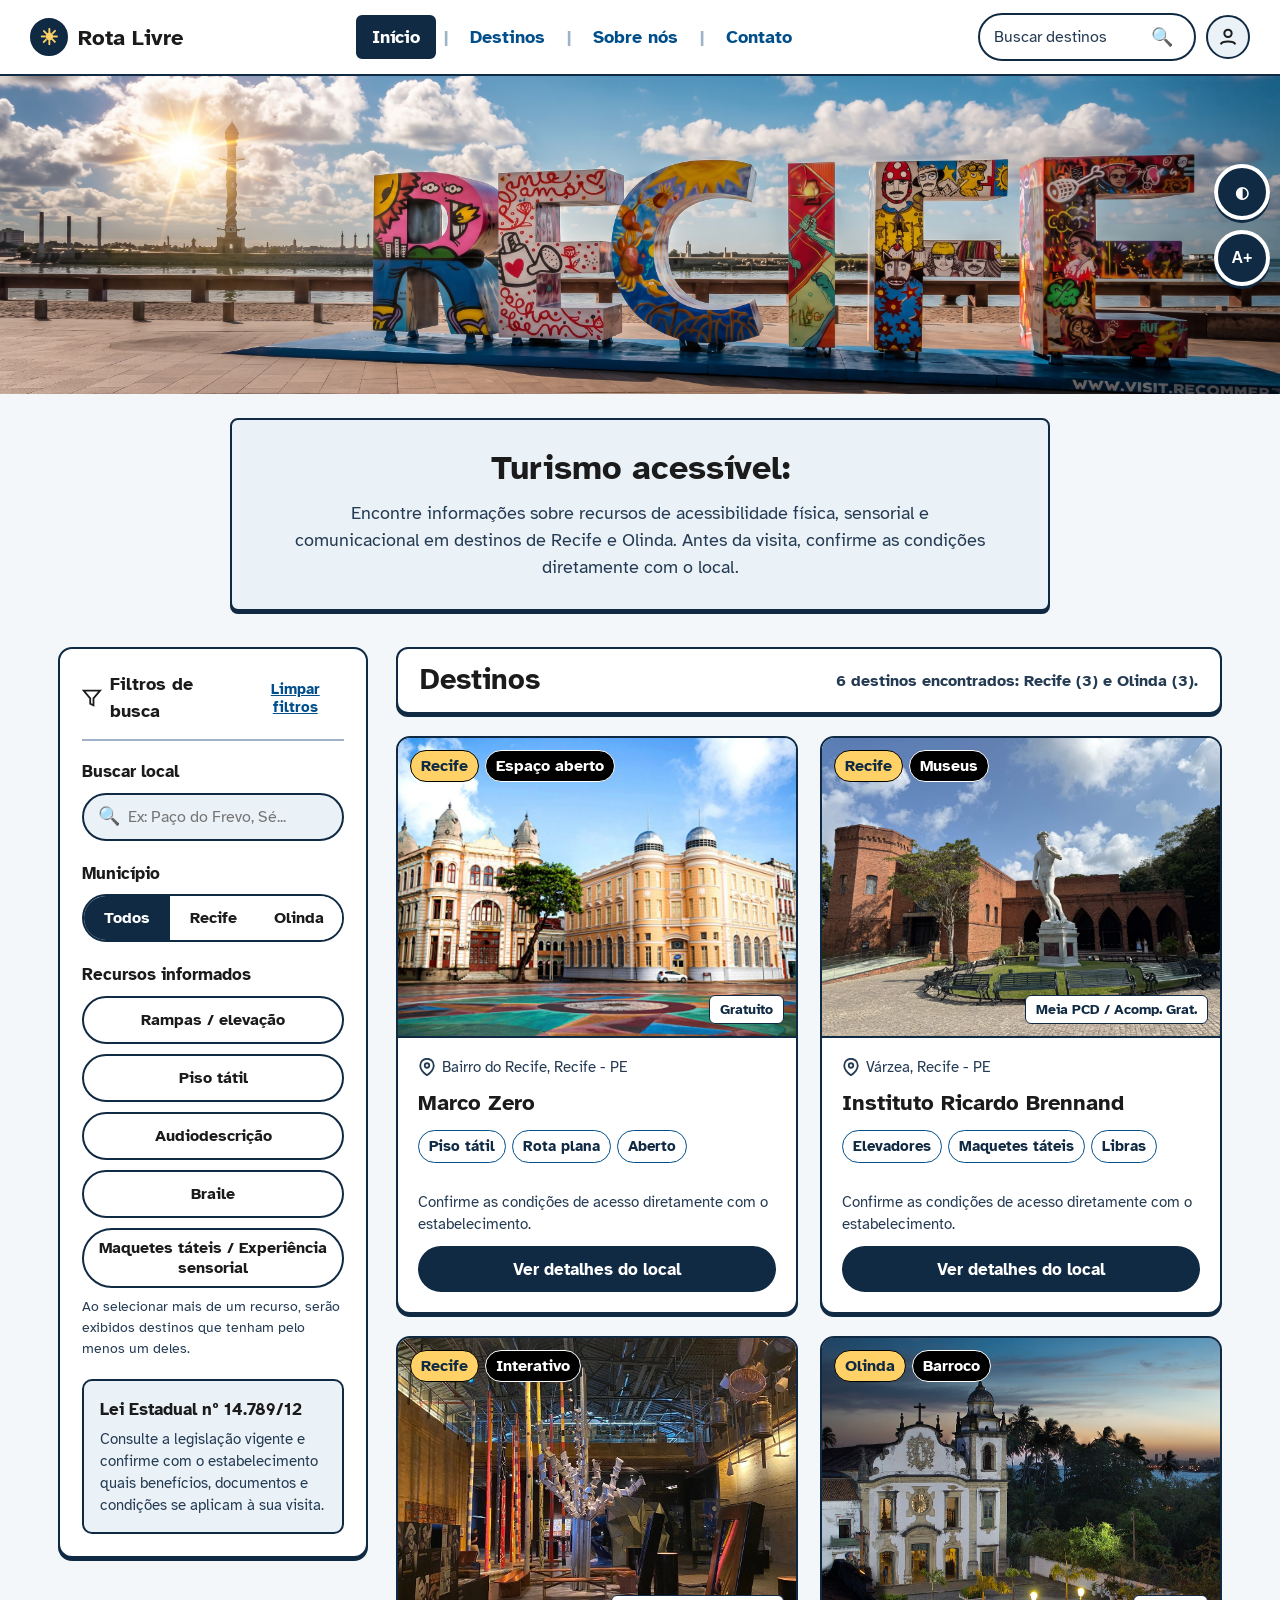
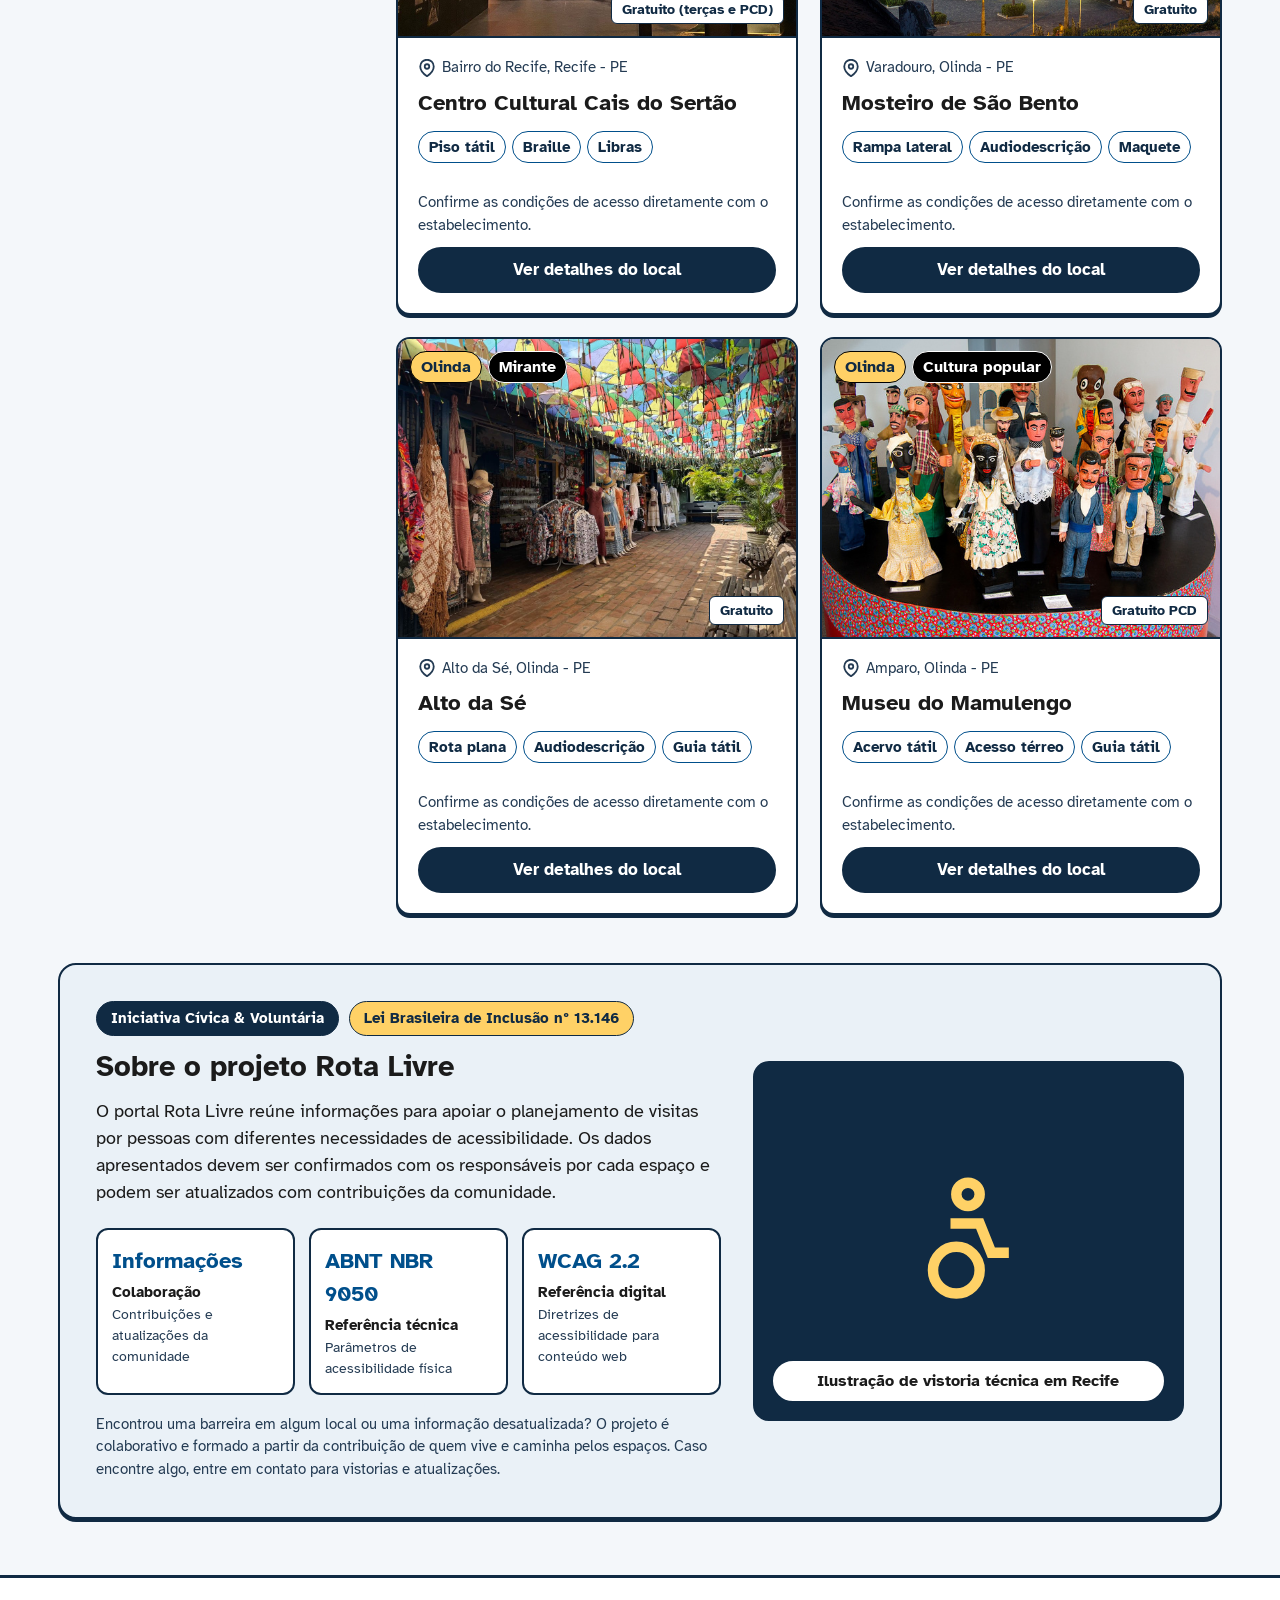
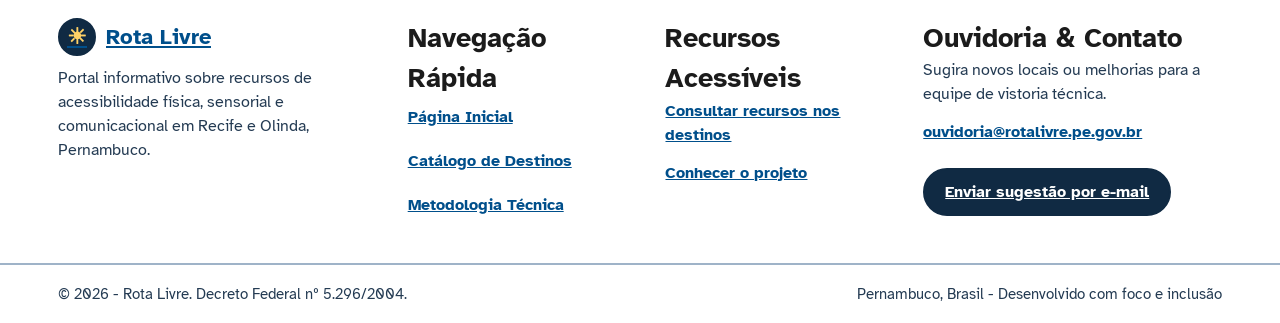
==== index.html @ 33e2cda2 "alterar email" ====
<!DOCTYPE html>
<html data-theme="light" lang="pt-BR">

<head>
    <meta charset="utf-8" />
    <meta content="width=device-width, initial-scale=1.0" name="viewport" />
    <meta content="Portal de turismo acessível em Recife e Olinda, com detalhes de seis pontos turísticos." name="description" />
    <title>Rota Livre — Turismo acessível em Recife e Olinda</title>
    <link href="https://fonts.googleapis.com" rel="preconnect" />
    <link crossorigin="" href="https://fonts.gstatic.com" rel="preconnect" />
    <link href="https://fonts.googleapis.com/css2?family=Atkinson+Hyperlegible:ital,wght@0,400;0,700;1,400;1,700&amp;display=swap" rel="stylesheet" />
    <link href="style.css" rel="stylesheet" />
</head>

<body class="pagina-inicio">
    <div aria-label="Controles de acessibilidade da página" class="barra-acessibilidade" role="group">
        <button aria-label="Ativar alto contraste" aria-pressed="false" class="botao-acessibilidade"
        id="btn-toggle-contrast" type="button">
        ◐
        </button>
        <button aria-label="Aumentar tamanho do texto" aria-pressed="false" class="botao-acessibilidade"
        id="btn-toggle-font" type="button">
        A+
        </button>
    </div>

    <div aria-label="Controles de acessibilidade nas páginas de destino" class="acessibilidade-fixa" role="group">
        <button aria-label="Ativar alto contraste" aria-pressed="false" id="btn-header-contrast" title="Alternar alto contraste" type="button">◐</button>
        <button aria-label="Aumentar tamanho do texto" aria-pressed="false" id="btn-header-font" title="Aumentar tamanho do texto" type="button">A+</button>
    </div>

    <a class="pular-conteudo" href="#conteudo-principal">
        Pular para o conteúdo principal
    </a>
    <!-- Cabeçalho -->
    <header class="cabecalho">
        <div class="container cabecalho-conteudo">
            <a class="logo" href="#inicio">
                <span aria-hidden="true" class="logo-icone">
                    ☀
                </span>
                <span>
                    Rota Livre
                </span>
            </a>

            <nav aria-label="Menu principal" class="menu-principal">
                <a aria-current="page" class="ativo" href="#inicio">
                    Início
                </a>
                <span aria-hidden="true" class="separador-menu">
                    |
                </span>
                <a href="#catalogo">
                    Destinos
                </a>
                <span aria-hidden="true" class="separador-menu">
                    |
                </span>
                <a href="#sobre">
                    Sobre nós
                </a>
                <span aria-hidden="true" class="separador-menu">
                    |
                </span>
                <a href="#contato">
                    Contato
                </a>
            </nav>
            <div class="acoes-cabecalho">
                <form action="#catalogo" class="busca-cabecalho" method="get" role="search">
                    <label class="sr-only" for="busca-topo">
                        Buscar no portal
                    </label>
                    <input autocomplete="off" id="busca-topo" name="q" placeholder="Buscar destinos" type="search" />
                    <button aria-label="Executar busca" class="botao-busca" type="submit">
                        <span aria-hidden="true">
                            🔍
                        </span>
                    </button>
                </form>
                <a aria-label="Área do usuário" class="botao-perfil" href="pages/perfil.html">
    <svg aria-hidden="true" class="icone-perfil" viewBox="0 0 24 24">
        <circle cx="12" cy="8" r="4"></circle>
        <path d="M4 20c2-4 14-4 16 0"></path>
    </svg>
</a>
            </div>
        </div>
    </header>
    <!-- Hero Banner -->
    <div class="hero-banner">
        <img alt="Placa artística com o nome Recife, no Marco Zero." class="hero-imagem"
            src="imagens/recife-banner.jpg" />
    </div>
    <main class="container" data-pagina="inicio" id="conteudo-principal" tabindex="-1">
        <!-- Banner principal e controles de acessibilidade -->
        <section aria-labelledby="titulo-hero" class="secao-boas-vindas" id="inicio">
            <div class="banner-principal">
                <h1 id="titulo-hero">
                    Turismo acessível:
                </h1>
                <p>
                    Encontre informações sobre recursos de acessibilidade física, sensorial e comunicacional em destinos
                    de Recife e Olinda. Antes da visita, confirme as condições diretamente com o local.
                </p>
            </div>
        </section>
        <!-- Catálogo: Filtros e lista de destinos -->
        <section class="area-catalogo" id="catalogo">
            <h2 class="sr-only" id="titulo-catalogo">
                Catálogo de destinos
            </h2>
            <!-- Barra lateral de filtros -->
           <aside aria-labelledby="titulo-filtros" class="painel-filtros">
    <div class="topo-filtros">
        <h3 class="titulo-filtros" id="titulo-filtros">
            <svg aria-hidden="true" class="icone-filtro" viewbox="0 0 24 24">
                <polygon points="22 3 2 3 10 12.46 10 19 14 21 14 12.46 22 3">
                </polygon>
            </svg>
            Filtros de busca
        </h3>
        <button class="botao-limpar-filtros" id="btn-clear-filters" type="button">
            Limpar filtros
        </button>
    </div>
    <div class="grupo-filtro">
        <label class="rotulo-filtro" for="filtro-local">
            Buscar local
        </label>
        <div class="campo-busca-lateral">
            <span aria-hidden="true">
                🔍
            </span>
            <input id="filtro-local" placeholder="Ex: Paço do Frevo, Sé..." type="text" />
        </div>
    </div>
    <div class="grupo-filtro">
        <span class="rotulo-filtro" id="label-municipio">
            Município
        </span>
        <div aria-labelledby="label-municipio" class="seletor-cidade" role="group">
            <button aria-pressed="true" class="botao-cidade ativo" data-filter-city="all" type="button">
                Todos
            </button>
            <button aria-pressed="false" class="botao-cidade" data-filter-city="recife" type="button">
                Recife
            </button>
            <button aria-pressed="false" class="botao-cidade" data-filter-city="olinda" type="button">
                Olinda
            </button>
        </div>
    </div>
    <div class="grupo-filtro">
        <span class="rotulo-filtro" id="label-recursos">
            Recursos informados
        </span>
        <div aria-labelledby="label-recursos" class="lista-recursos" role="group">
            <button aria-pressed="false" class="botao-recurso" data-filter-resource="rampas" type="button">
                Rampas / elevação
            </button>
            <button aria-pressed="false" class="botao-recurso" data-filter-resource="piso-tatil" type="button">
                Piso tátil
            </button>
            <button aria-pressed="false" class="botao-recurso" data-filter-resource="audiodescricao" type="button">
                Audiodescrição
            </button>
            <button aria-pressed="false" class="botao-recurso" data-filter-resource="braile" type="button">
                Braile
            </button>
            <button aria-pressed="false" class="botao-recurso" data-filter-resource="maquetes-tateis" type="button">
                Maquetes táteis / Experiência sensorial
            </button>
        </div>
        <p class="ajuda-filtro">
            Ao selecionar mais de um recurso, serão exibidos destinos que tenham pelo menos um deles.
        </p>
    </div>
    <div class="aviso-lei">
        <h3>
            Lei Estadual nº 14.789/12
        </h3>
        <p>
            Consulte a legislação vigente e confirme com o estabelecimento quais benefícios, documentos e
            condições se aplicam à sua visita.
        </p>
    </div>
</aside>
            <!-- Grade de resultados -->
            <div>
                <div class="barra-resultados">
                    <h2 id="titulo-resultados">
                        Destinos
                    </h2>
                    <p aria-atomic="true" aria-live="polite" id="resumo-resultados" role="status">
                        6 destinos encontrados: Recife (3) e Olinda (3).
                    </p>
                </div>
                <div aria-labelledby="titulo-resultados" class="grade-destinos" id="lista-destinos">
                    <!-- 1. Marco Zero -->
                    <article class="cartao-destino" data-city="recife" data-resources="piso-tatil rota-plana">
                        <div class="imagem-destino">
                            <div class="etiquetas-topo">
                                <span class="etiqueta-cidade">
                                    Recife
                                </span>
                                <span class="etiqueta-categoria">
                                    Espaço aberto
                                </span>
                            </div>
                            <a aria-label="Ver detalhes de Marco Zero" class="link-imagem-destino" href="pages/marco-zero.html">
                                <img alt="Vista da Praça do Marco Zero no Bairro do Recife com a rosa dos ventos no chão e prédios históricos ao fundo."
                                decoding="async" loading="lazy" src="imagens/marco-zero/marco-zero.jpg" />
                            </a>
                            <span class="etiqueta-preco">
                                Gratuito
                            </span>
                        </div>
                        <div class="corpo-destino">
                            <p class="localizacao-destino">
                                <svg aria-hidden="true" class="icone-pino" viewbox="0 0 24 24">
                                    <path d="M21 10c0 7-9 13-9 13s-9-6-9-13a9 9 0 0 1 18 0z">
                                    </path>
                                    <circle cx="12" cy="10" r="3">
                                    </circle>
                                </svg>
                                Bairro do Recife, Recife - PE
                            </p>
                            <h3>
                                <a class="link-destino" href="pages/marco-zero.html">Marco Zero</a>
                            </h3>
                            <ul aria-label="Características e recursos informados para este destino"
                                class="lista-selo-acessibilidade">
                                <li class="selo-acessibilidade">
                                    Piso tátil
                                </li>
                                <li class="selo-acessibilidade">
                                    Rota plana
                                </li>
                                <li class="selo-acessibilidade">
                                    Aberto
                                </li>
                            </ul>
                            <p class="aviso-detalhes">
                                Confirme as condições de acesso diretamente com o estabelecimento.
                            </p>
                            <a class="botao-detalhes" href="pages/marco-zero.html">Ver detalhes do local</a>
                        </div>
                    </article>
                    <!-- 2. Instituto Ricardo Brennand -->
                    <article class="cartao-destino" data-city="recife"
                        data-resources="elevadores maquetes-tateis libras">
                        <div class="imagem-destino">
                            <div class="etiquetas-topo">
                                <span class="etiqueta-cidade">
                                    Recife
                                </span>
                                <span class="etiqueta-categoria">
                                    Museus
                                </span>
                            </div>
                            <a aria-label="Ver detalhes de Instituto Ricardo Brennand" class="link-imagem-destino" href="pages/instituto-ricardo-brennand.html">
                                <img alt="Fachada em estilo castelo medieval do Instituto Ricardo Brennand cercada por jardins."
                                decoding="async" loading="lazy" src="imagens/ricardo-brennand/instituto-ricardo-brennand.jpg" />
                            </a>
                            <span class="etiqueta-preco">
                                Meia PCD / Acomp. Grat.
                            </span>
                        </div>
                        <div class="corpo-destino">
                            <p class="localizacao-destino">
                                <svg aria-hidden="true" class="icone-pino" viewbox="0 0 24 24">
                                    <path d="M21 10c0 7-9 13-9 13s-9-6-9-13a9 9 0 0 1 18 0z">
                                    </path>
                                    <circle cx="12" cy="10" r="3">
                                    </circle>
                                </svg>
                                Várzea, Recife - PE
                            </p>
                            <h3>
                                <a class="link-destino" href="pages/instituto-ricardo-brennand.html">Instituto Ricardo Brennand</a>
                            </h3>
                            <ul aria-label="Características e recursos informados para este destino"
                                class="lista-selo-acessibilidade">
                                <li class="selo-acessibilidade">
                                    Elevadores
                                </li>
                                <li class="selo-acessibilidade">
                                    Maquetes táteis
                                </li>
                                <li class="selo-acessibilidade">
                                    Libras
                                </li>
                            </ul>
                            <p class="aviso-detalhes">
                                Confirme as condições de acesso diretamente com o estabelecimento.
                            </p>
                            <a class="botao-detalhes" href="pages/instituto-ricardo-brennand.html">Ver detalhes do local</a>
                        </div>
                    </article>
                    <!-- 3. Centro Cultural Cais do Sertão -->
                    <article class="cartao-destino" data-city="recife" data-resources="piso-tatil braille libras">
                        <div class="imagem-destino">
                            <div class="etiquetas-topo">
                                <span class="etiqueta-cidade">
                                    Recife
                                </span>
                                <span class="etiqueta-categoria">
                                    Interativo
                                </span>
                            </div>
                            <a aria-label="Ver detalhes de Centro Cultural Cais do Sertão" class="link-imagem-destino" href="pages/cais-do-sertao.html">
                                <img alt="Prédio moderno do Centro Cultural Cais do Sertão com fachada vazada em cobogó."
                                decoding="async" loading="lazy" src="imagens/cais-do-sertao/cais_do_sertao.jpg" />
                            </a>
                            <span class="etiqueta-preco">
                                Gratuito (terças e PCD)
                            </span>
                        </div>
                        <div class="corpo-destino">
                            <p class="localizacao-destino">
                                <svg aria-hidden="true" class="icone-pino" viewbox="0 0 24 24">
                                    <path d="M21 10c0 7-9 13-9 13s-9-6-9-13a9 9 0 0 1 18 0z">
                                    </path>
                                    <circle cx="12" cy="10" r="3">
                                    </circle>
                                </svg>
                                Bairro do Recife, Recife - PE
                            </p>
                            <h3>
                                <a class="link-destino" href="pages/cais-do-sertao.html">Centro Cultural Cais do Sertão</a>
                            </h3>
                            <ul aria-label="Características e recursos informados para este destino"
                                class="lista-selo-acessibilidade">
                                <li class="selo-acessibilidade">
                                    Piso tátil
                                </li>
                                <li class="selo-acessibilidade">
                                    Braille
                                </li>
                                <li class="selo-acessibilidade">
                                    Libras
                                </li>
                            </ul>
                            <p class="aviso-detalhes">
                                Confirme as condições de acesso diretamente com o estabelecimento.
                            </p>
                            <a class="botao-detalhes" href="pages/cais-do-sertao.html">Ver detalhes do local</a>
                        </div>
                    </article>
                    <!-- 4. Mosteiro de São Bento -->
                    <article class="cartao-destino" data-city="olinda" data-resources="rampas audiodescricao maquete">
                        <div class="imagem-destino">
                            <div class="etiquetas-topo">
                                <span class="etiqueta-cidade">
                                    Olinda
                                </span>
                                <span class="etiqueta-categoria">
                                    Barroco
                                </span>
                            </div>
                            <a aria-label="Ver detalhes de Mosteiro de São Bento" class="link-imagem-destino" href="pages/mosteiro-de-sao-bento.html">
                                <img alt="Fachada histórica do Mosteiro de São Bento em Olinda."
                                decoding="async" loading="lazy" src="imagens/mosteiro-de-sao-bento/mosteiro-sao-bento.jpg" style="object-position: 25% 30%">
                            </a>
                            <span class="etiqueta-preco">
                                Gratuito
                            </span>
                        </div>
                        <div class="corpo-destino">
                            <p class="localizacao-destino">
                                <svg aria-hidden="true" class="icone-pino" viewbox="0 0 24 24">
                                    <path d="M21 10c0 7-9 13-9 13s-9-6-9-13a9 9 0 0 1 18 0z">
                                    </path>
                                    <circle cx="12" cy="10" r="3">
                                    </circle>
                                </svg>
                                Varadouro, Olinda - PE
                            </p>
                            <h3>
                                <a class="link-destino" href="pages/mosteiro-de-sao-bento.html">Mosteiro de São Bento</a>
                            </h3>
                            <ul aria-label="Características e recursos informados para este destino"
                                class="lista-selo-acessibilidade">
                                <li class="selo-acessibilidade">
                                    Rampa lateral
                                </li>
                                <li class="selo-acessibilidade">
                                    Audiodescrição
                                </li>
                                <li class="selo-acessibilidade">
                                    Maquete
                                </li>
                            </ul>
                            <p class="aviso-detalhes">
                                Confirme as condições de acesso diretamente com o estabelecimento.
                            </p>
                            <a class="botao-detalhes" href="pages/mosteiro-de-sao-bento.html">Ver detalhes do local</a>
                        </div>
                    </article>
                    <!-- 5. Alto da Sé -->
                    <article class="cartao-destino" data-city="olinda"
                        data-resources="rota-plana audiodescricao guia-tatil">
                        <div class="imagem-destino">
                            <div class="etiquetas-topo">
                                <span class="etiqueta-cidade">
                                    Olinda
                                </span>
                                <span class="etiqueta-categoria">
                                    Mirante
                                </span>
                            </div>
                            <a aria-label="Ver detalhes de Alto da Sé" class="link-imagem-destino" href="pages/alto-da-se.html">
                                <img alt="Vista panorâmica do mirante do Alto da Sé com a Igreja da Sé e o mar ao fundo."
                                decoding="async" loading="lazy" src="imagens/alto-da-se/alto-da-se3.jpg" />
                            </a>
                            <span class="etiqueta-preco">
                                Gratuito
                            </span>
                        </div>
                        <div class="corpo-destino">
                            <p class="localizacao-destino">
                                <svg aria-hidden="true" class="icone-pino" viewbox="0 0 24 24">
                                    <path d="M21 10c0 7-9 13-9 13s-9-6-9-13a9 9 0 0 1 18 0z">
                                    </path>
                                    <circle cx="12" cy="10" r="3">
                                    </circle>
                                </svg>
                                Alto da Sé, Olinda - PE
                            </p>
                            <h3>
                                <a class="link-destino" href="pages/alto-da-se.html">Alto da Sé</a>
                            </h3>
                            <ul aria-label="Características e recursos informados para este destino"
                                class="lista-selo-acessibilidade">
                                <li class="selo-acessibilidade">
                                    Rota plana
                                </li>
                                <li class="selo-acessibilidade">
                                    Audiodescrição
                                </li>
                                <li class="selo-acessibilidade">
                                    Guia tátil
                                </li>
                            </ul>
                            <p class="aviso-detalhes">
                                Confirme as condições de acesso diretamente com o estabelecimento.
                            </p>
                            <a class="botao-detalhes" href="pages/alto-da-se.html">Ver detalhes do local</a>
                        </div>
                    </article>
                    <!-- 6. Museu do Mamulengo -->
                    <article class="cartao-destino" data-city="olinda"
                        data-resources="acervo-tatil acesso-terreo guia-tatil">
                        <div class="imagem-destino">
                            <div class="etiquetas-topo">
                                <span class="etiqueta-cidade">
                                    Olinda
                                </span>
                                <span class="etiqueta-categoria">
                                    Cultura popular
                                </span>
                            </div>
                            <a aria-label="Ver detalhes de Museu do Mamulengo" class="link-imagem-destino" href="pages/museu-do-mamulengo.html">
                                <img alt="Bonecos populares coloridos expostos no Museu do Mamulengo em Olinda."
                                decoding="async" loading="lazy" src="imagens/museu-do-mamulengo/museu-do-mamulengo2.jpg" />
                            </a>
                            <span class="etiqueta-preco">
                                Gratuito PCD
                            </span>
                        </div>
                        <div class="corpo-destino">
                            <p class="localizacao-destino">
                                <svg aria-hidden="true" class="icone-pino" viewbox="0 0 24 24">
                                    <path d="M21 10c0 7-9 13-9 13s-9-6-9-13a9 9 0 0 1 18 0z">
                                    </path>
                                    <circle cx="12" cy="10" r="3">
                                    </circle>
                                </svg>
                                Amparo, Olinda - PE
                            </p>
                            <h3>
                                <a class="link-destino" href="pages/museu-do-mamulengo.html">Museu do Mamulengo</a>
                            </h3>
                            <ul aria-label="Características e recursos informados para este destino"
                                class="lista-selo-acessibilidade">
                                <li class="selo-acessibilidade">
                                    Acervo tátil
                                </li>
                                <li class="selo-acessibilidade">
                                    Acesso térreo
                                </li>
                                <li class="selo-acessibilidade">
                                    Guia tátil
                                </li>
                            </ul>
                            <p class="aviso-detalhes">
                                Confirme as condições de acesso diretamente com o estabelecimento.
                            </p>
                            <a class="botao-detalhes" href="pages/museu-do-mamulengo.html">Ver detalhes do local</a>
                        </div>
                    </article>
                </div>
                <p class="sem-resultados" hidden="True" id="sem-resultados">
                    Nenhum destino corresponde aos filtros selecionados. Ajuste os critérios ou limpe os filtros.
                </p>
            </div>
        </section>
        <!-- Seção Sobre o projeto -->
        <section aria-labelledby="titulo-sobre" class="secao-sobre" id="sobre">
            <div>
                <div class="selos-sobre">
                    <span class="selo-iniciativa">
                        Iniciativa Cívica &amp; Voluntária
                    </span>
                    <span class="selo-lei">
                        Lei Brasileira de Inclusão nº 13.146
                    </span>
                </div>
                <h2 id="titulo-sobre">
                    Sobre o projeto Rota Livre
                </h2>
                <p class="texto-sobre">
                    O portal Rota Livre reúne informações para apoiar o planejamento de visitas
                    por pessoas com diferentes necessidades de acessibilidade. Os dados apresentados devem ser
                    confirmados com os responsáveis por cada espaço e podem ser atualizados com contribuições da
                    comunidade.
                </p>
                <div class="grade-padroes">
                    <div class="cartao-padrao">
                        <strong>
                            Informações
                        </strong>
                        <span>
                            Colaboração
                        </span>
                        <small>
                            Contribuições e atualizações da comunidade
                        </small>
                    </div>
                    <div class="cartao-padrao">
                        <strong>
                            ABNT NBR 9050
                        </strong>
                        <span>
                            Referência técnica
                        </span>
                        <small>
                            Parâmetros de acessibilidade física
                        </small>
                    </div>
                    <div class="cartao-padrao">
                        <strong>
                            WCAG 2.2
                        </strong>
                        <span>
                            Referência digital
                        </span>
                        <small>
                            Diretrizes de acessibilidade para conteúdo web
                        </small>
                    </div>
                </div>
                <p class="nota-colaborativa">
                    Encontrou uma barreira em algum local ou uma informação desatualizada? O projeto é colaborativo e
                    formado a partir da contribuição de quem vive e caminha pelos espaços. Caso encontre algo, entre em
                    contato para vistorias e atualizações.
                </p>
            </div>
            <figure class="cartao-foto-sobre">
                <svg aria-hidden="true" class="ilustracao-vistoria" viewbox="0 0 24 24">
                    <circle cx="12" cy="4" r="2">
                    </circle>
                    <path d="M9 9h5l2 5h3">
                    </path>
                    <circle cx="10" cy="17" r="4">
                    </circle>
                </svg>
                <figcaption class="legenda-foto-sobre">
                    Ilustração de vistoria técnica em Recife
                </figcaption>
            </figure>
        </section>
    </main>

    <!-- Rodapé -->
    <footer class="rodape" id="contato">
        <div class="container colunas-rodape">
            <div class="coluna-rodape">
                <a class="logo logo-rodape" href="#inicio">
                    <span aria-hidden="true" class="logo-icone">
                        ☀
                    </span>
                    <span>
                        Rota Livre
                    </span>
                </a>
                <p>
                    Portal informativo sobre recursos de acessibilidade física, sensorial e comunicacional em Recife e
                    Olinda, Pernambuco.
                </p>
            </div>
            <div class="coluna-rodape">
                <h2>
                    Navegação Rápida
                </h2>
                <nav aria-label="Navegação do rodapé">
                    <ul>
                        <li>
                            <a href="#inicio">
                                Página Inicial
                            </a>
                        </li>
                        <li>
                            <a href="#catalogo">
                                Catálogo de Destinos
                            </a>
                        </li>
                        <li>
                            <a href="#sobre">
                                Metodologia Técnica
                            </a>
                        </li>
                    </ul>
                </nav>
            </div>
            <div class="coluna-rodape">
                <h2>
                    Recursos Acessíveis
                </h2>
                <nav aria-label="Recursos do projeto">
                    <ul>
                        <li>
                            <a href="#catalogo">
                                Consultar recursos nos destinos
                            </a>
                        </li>
                        <li>
                            <a href="#sobre">
                                Conhecer o projeto
                            </a>
                        </li>
                        <li>
                        </li>
                    </ul>
                </nav>
            </div>
            <div class="coluna-rodape">
                <h2>
                    Ouvidoria &amp; Contato
                </h2>
                <p>
                    Sugira novos locais ou melhorias para a equipe de vistoria técnica.
                </p>
                <p>
                    <a href="mailto:ouvidoria@rotalivre.pe.gov.br">
                        ouvidoria@rotalivre.pe.gov.br
                    </a>
                </p>
                <a class="botao-ouvidoria" href="mailto:ouvidoria@rotalivre.pe.gov.br">
                    Enviar sugestão por e-mail
                </a>
            </div>
        </div>
        <div class="rodape-inferior">
            <div class="container rodape-inferior-conteudo">
                <span>
                    © 2026 - Rota Livre. Decreto Federal nº 5.296/2004.
                </span>
                <span>
                    Pernambuco, Brasil - Desenvolvido com foco e inclusão
                </span>
            </div>
        </div>
    </footer>
    <script defer src="script.js"></script>
</body>

</html>
---- style.css ----
/* Recife Acessível — Folha de estilos principal */
/* Paleta de cores e variáveis - Modo Claro */

:root {

    --cor-fundo-pagina: #F4F7FA;

    --cor-fundo-cartao: #FFFFFF;

    --cor-fundo-destaque: #EAF1F7;

    --cor-fundo-banner: #EAF1F7;

    --cor-fundo-sobre: #EAF1F7;

    --cor-fundo-escuro: #102A43;

    --cor-texto-principal: #1B1B1B;

    --cor-texto-secundario: #243B53;

    --cor-texto-claro: #FFFFFF;

    --cor-link: #004F8B;

    --cor-destaque: #FFD166;

    --cor-texto-no-destaque: #102A43;

    --cor-botao-fundo: #102A43;

    --cor-botao-texto: #FFFFFF;

    --cor-botao-hover: #1F5C8C;

    --cor-borda-forte: #102A43;

    --cor-borda-suave: #9FB3C8;

    --cor-etiqueta-fundo: #FFFFFF;

    --cor-etiqueta-texto: #102A43;

    --cor-etiqueta-borda: #004F8B;

    --cor-foco: #004F8B;

    --sombra-cartao: 0 3px 0 #102A43;

}



/* Modo de alto contraste */

html.alto-contraste {

    --cor-fundo-pagina: #000000 !important;

    --cor-fundo-cartao: #000000 !important;

    --cor-fundo-destaque: #000000 !important;

    --cor-fundo-banner: #000000 !important;

    --cor-fundo-sobre: #000000 !important;

    --cor-fundo-escuro: #000000 !important;

    --cor-texto-principal: #FFFFFF !important;

    --cor-texto-secundario: #FFFFFF !important;

    --cor-texto-claro: #FFFFFF !important;

    --cor-link: #FFD166 !important;

    --cor-destaque: #FFD166 !important;

    --cor-texto-no-destaque: #000000 !important;

    --cor-botao-fundo: #FFD166 !important;

    --cor-botao-texto: #000000 !important;

    --cor-botao-hover: #FFFFFF !important;

    --cor-borda-forte: #FFFFFF !important;

    --cor-borda-suave: #FFFFFF !important;

    --cor-etiqueta-fundo: #000000 !important;

    --cor-etiqueta-texto: #FFD166 !important;

    --cor-etiqueta-borda: #FFD166 !important;

    --sombra-cartao: 0 0 0 2px #FFFFFF !important;

    --cor-foco: #FFFFFF !important;
}



/* Reset e configurações gerais */

* {

    box-sizing: border-box;

    margin: 0;

    padding: 0;

}



html {

    font-size: 100%;

    scroll-behavior: smooth;

}



html.fonte-ampliada {

    font-size: 115%;

}



body {

    font-family: 'Atkinson Hyperlegible', Verdana, Arial, sans-serif;

    font-size: 1.125rem;

    line-height: 1.5;

    background-color: var(--cor-fundo-pagina);

    color: var(--cor-texto-principal);

}



:focus-visible {

    outline: 3px solid var(--cor-foco);

    outline-offset: 3px;

}



.pular-conteudo {

    position: absolute;

    top: -100px;

    left: 16px;

    background: var(--cor-destaque);

    color: var(--cor-texto-no-destaque);

    font-weight: 700;

    padding: 12px 20px;

    border-radius: 6px;

    text-decoration: none;

    z-index: 1000;

    border: 2px solid var(--cor-borda-forte);

}



.pular-conteudo:focus {

    top: 16px;

}



.container {

    max-width: 1220px;

    margin: 0 auto;

    padding: 0 28px;

}



/* Cabeçalho */

.cabecalho {

    background-color: var(--cor-fundo-cartao);

    border-bottom: 2px solid var(--cor-borda-forte);

    min-height: 76px;

    display: flex;

    align-items: center;


    position: relative;

}



.cabecalho-conteudo {

    display: flex;

    align-items: center;

    justify-content: space-between;

    gap: 16px;

    width: 100%;

    padding: 12px 0;

    flex-wrap: wrap;

}



.logo {

    display: inline-flex;

    align-items: center;

    gap: 10px;

    text-decoration: none;

    color: var(--cor-texto-principal);

    font-size: 1.375rem;

    font-weight: 700;

    min-height: 44px;

}



.logo-rodape {

    margin-bottom: 10px;

}



.logo-icone {

    display: inline-flex;

    align-items: center;

    justify-content: center;

    width: 38px;

    height: 38px;

    border-radius: 50%;

    background-color: var(--cor-fundo-escuro);

    color: var(--cor-destaque);

    border: 2px solid var(--cor-borda-forte);

}




.menu-principal {

    display: flex;

    align-items: center;

    gap: 8px;

    flex-wrap: wrap;

}



.menu-principal a {

    display: inline-flex;

    align-items: center;

    min-height: 44px;

    padding: 6px 14px;

    font-size: 1.125rem;

    font-weight: 700;

    color: var(--cor-link);

    text-decoration: none;

    border-radius: 6px;

}



.menu-principal a.ativo {

    background-color: var(--cor-botao-fundo);

    color: var(--cor-botao-texto);

    border: 2px solid var(--cor-borda-forte);

}



.menu-principal a:not(.ativo):hover {

    background-color: var(--cor-fundo-destaque);

    text-decoration: underline;

}



.separador-menu {

    color: var(--cor-borda-suave);

    font-weight: 700;

    user-select: none;

}



.acoes-cabecalho {

    display: flex;

    align-items: center;

    gap: 10px;

}



.busca-cabecalho {

    display: flex;

    align-items: center;

    background-color: var(--cor-fundo-cartao);

    border: 2px solid var(--cor-borda-forte);

    border-radius: 999px;

    padding: 4px 14px;

    min-height: 44px;

}



.busca-cabecalho input {

    border: none;

    background: transparent;

    color: var(--cor-texto-principal);

    font-family: inherit;

    font-size: 1rem;

    width: 150px;

    outline: none;

}



.busca-cabecalho input::placeholder {
    color: var(--cor-texto-secundario);
}



.botao-perfil {

    display: inline-flex;

    align-items: center;

    justify-content: center;

    width: 44px;

    height: 44px;

    border-radius: 50%;

    border: 2px solid var(--cor-borda-forte);

    background-color: var(--cor-fundo-destaque);

    color: var(--cor-texto-principal);

    cursor: pointer;

}



.icone-perfil {

    width: 22px;

    height: 22px;

    fill: none;

    stroke: currentColor;

    stroke-width: 2.2;

}







.hero-banner {

    width: 100%;

}



.hero-imagem {

    width: 100%;

    height: auto;



    display: block;

}



.icone-slide-lateral {

    width: 80px;

    height: 80px;

    fill: none;

    stroke: currentColor;

    stroke-width: 1.6;

}



.ilustracao-carrossel {

    width: 240px;

    height: 130px;

    fill: none;

}



.traco-amarelo {

    stroke: #FFD166;

    stroke-width: 3;

}



.traco-branco {

    stroke: #FFFFFF;

    stroke-width: 3;

}



.traco-azul {

    stroke: #7CC4FA;

    stroke-width: 3;

}



.linha-piso-carrossel {

    stroke: #FFD166;

    stroke-width: 4;

}



.legenda-slide {

    margin-top: 10px;

    font-size: 1rem;

    font-weight: 700;

    background-color: rgba(0, 0, 0, 0.72);

    color: #FFD166;

    padding: 4px 12px;

    border-radius: 4px;

    border: 1px solid #FFD166;

}



.seta-carrossel {

    position: absolute;

    top: 50%;

    transform: translateY(-50%);

    width: 46px;

    height: 46px;

    border-radius: 50%;

    background-color: var(--cor-destaque);

    color: var(--cor-texto-no-destaque);

    border: 2px solid var(--cor-borda-forte);

    font-size: 1.25rem;

    font-weight: 700;

    display: flex;

    align-items: center;

    justify-content: center;

    cursor: pointer;

}



.seta-carrossel.anterior {

    left: 16px;

}



.seta-carrossel.proxima {

    right: 16px;

}



/* Banner principal e controles de acessibilidade */

.secao-boas-vindas {

    position: relative;

    display: flex;

    align-items: center;

    justify-content: center;

    margin: 24px auto 36px;

}



.banner-principal {

    background-color: var(--cor-fundo-banner);

    border: 2px solid var(--cor-borda-forte);

    border-radius: 8px;

    padding: 28px 40px;

    max-width: 820px;

    width: 100%;

    text-align: center;

    box-shadow: var(--sombra-cartao);

}



.banner-principal h1 {

    font-size: 2.125rem;

    font-weight: 700;

    line-height: 1.2;

    color: var(--cor-texto-principal);

    margin-bottom: 12px;

}



.banner-principal p {

    font-size: 1.125rem;

    color: var(--cor-texto-secundario);

    max-width: 58ch;

    margin: 0 auto;

}



.barra-acessibilidade {

    position: fixed;

    right: 10px;

    top: 25%;

    transform: translateY(-50%);

    display: flex;

    flex-direction: column;

    gap: 10px;

    z-index: 3;

}



.botao-acessibilidade {

    width: 56px;

    height: 56px;

    border-radius: 50%;

    background-color: var(--cor-botao-fundo);

    color: var(--cor-botao-texto);

    border: 2px solid var(--cor-borda-forte);

    display: inline-flex;

    align-items: center;

    justify-content: center;

    font-weight: 700;

    font-size: 1rem;

    cursor: pointer;

    box-shadow: var(--sombra-cartao);

    border: 4px solid var(--cor-texto-claro);

}



.botao-acessibilidade:hover {

    background-color: var(--cor-botao-hover);

}



/* Catálogo: Filtros e lista de destinos */

.area-catalogo {

    display: grid;

    grid-template-columns: 310px 1fr;

    gap: 28px;

    align-items: start;

}



.painel-filtros {

    background-color: var(--cor-fundo-cartao);

    border: 2px solid var(--cor-borda-forte);

    border-radius: 14px;

    padding: 22px;

    box-shadow: var(--sombra-cartao);

}



.topo-filtros {

    display: flex;

    align-items: center;

    justify-content: space-between;

    padding-bottom: 14px;

    margin-bottom: 18px;

    border-bottom: 2px solid var(--cor-borda-suave);

}



.titulo-filtros {

    display: inline-flex;

    align-items: center;

    gap: 8px;

    font-size: 1.125rem;

    font-weight: 700;

}



.icone-filtro {

    width: 20px;

    height: 20px;

    fill: none;

    stroke: currentColor;

    stroke-width: 2.2;

}



.botao-limpar-filtros {

    background: none;

    border: none;

    color: var(--cor-link);

    font-family: inherit;

    font-size: 0.95rem;

    font-weight: 700;

    text-decoration: underline;

    cursor: pointer;

    min-height: 44px;

}



.grupo-filtro {

    margin-bottom: 20px;

}



.rotulo-filtro {

    display: block;

    font-size: 1.0625rem;

    font-weight: 700;

    margin-bottom: 8px;

}



.campo-busca-lateral {

    display: flex;

    align-items: center;

    gap: 8px;

    background-color: var(--cor-fundo-destaque);

    border: 2px solid var(--cor-borda-forte);

    border-radius: 999px;

    padding: 6px 14px;

    min-height: 48px;

}



.campo-busca-lateral input {

    border: none;

    background: transparent;

    color: var(--cor-texto-principal);

    font-family: inherit;

    font-size: 1rem;

    width: 100%;

    outline: none;

}



.seletor-cidade {

    display: grid;

    grid-template-columns: repeat(3, 1fr);

    border: 2px solid var(--cor-borda-forte);

    border-radius: 999px;

    overflow: hidden;

}



.botao-cidade {

    min-height: 44px;

    border: none;

    background-color: var(--cor-fundo-cartao);

    color: var(--cor-texto-principal);

    font-family: inherit;

    font-size: 1rem;

    font-weight: 700;

    cursor: pointer;

}



.botao-cidade.ativo,
.botao-cidade[aria-pressed="true"] {

    background-color: var(--cor-botao-fundo);

    color: var(--cor-botao-texto);

}



.lista-recursos {

    display: flex;

    flex-direction: column;

    gap: 10px;

}



.botao-recurso {

    display: flex;

    align-items: center;

    justify-content: center;

    gap: 10px;

    min-height: 48px;

    padding: 8px 14px;

    border-radius: 999px;

    border: 2px solid var(--cor-borda-forte);

    background-color: var(--cor-fundo-cartao);

    color: var(--cor-texto-principal);

    font-family: inherit;

    font-size: 1rem;

    font-weight: 700;

    cursor: pointer;

    text-align: center;


}



.botao-recurso[aria-pressed="true"] {

    background-color: var(--cor-botao-fundo);

    color: var(--cor-botao-texto);

}



.aviso-lei {

    background-color: var(--cor-fundo-destaque);

    border: 2px solid var(--cor-borda-forte);

    border-radius: 10px;

    padding: 16px;

    margin-top: 20px;

}



.aviso-lei h3 {

    font-size: 1.0625rem;

    font-weight: 700;

    margin-bottom: 6px;

}



.aviso-lei p {

    font-size: 0.95rem;

    line-height: 1.45;

    color: var(--cor-texto-secundario);

}



.barra-resultados {

    background-color: var(--cor-fundo-cartao);

    border: 2px solid var(--cor-borda-forte);

    border-radius: 12px;

    padding: 14px 22px;

    display: flex;

    align-items: center;

    justify-content: space-between;

    flex-wrap: wrap;

    gap: 10px;

    margin-bottom: 22px;

    box-shadow: var(--sombra-cartao);

}



.barra-resultados h2 {

    font-size: 1.5rem;

    font-weight: 700;

}



.subtitulo-resultados {

    font-size: 1rem;

    font-weight: 700;

    color: var(--cor-texto-secundario);

}



.grade-destinos {

    display: grid;

    grid-template-columns: repeat(2, 1fr);

    gap: 22px;

}



.cartao-destino {

    background-color: var(--cor-fundo-cartao);

    border: 2px solid var(--cor-borda-forte);

    border-radius: 14px;

    overflow: hidden;

    display: flex;

    flex-direction: column;

    box-shadow: var(--sombra-cartao);

}



.imagem-destino {

    position: relative;

    width: 100%;

    height: 300px;

    background-color: var(--cor-fundo-escuro);

    border-bottom: 2px solid var(--cor-borda-forte);

    overflow: hidden;

}



.imagem-destino img {

    width: 100%;

    height: 100%;

    object-fit: cover;

    object-position: center;

    display: block;

}



.etiquetas-topo {

    position: absolute;

    top: 12px;

    left: 12px;

    display: flex;

    gap: 6px;

    flex-wrap: wrap;

    z-index: 2;

}



.etiqueta-cidade {

    background-color: var(--cor-destaque);

    color: var(--cor-texto-no-destaque);

    font-size: 1rem;

    font-weight: 700;

    padding: 3px 10px;

    border-radius: 999px;

    border: 1.5px solid #000000;

}



.etiqueta-categoria {

    background-color: #000000;

    color: #FFFFFF;

    font-size: 1rem;

    font-weight: 700;

    padding: 3px 10px;

    border-radius: 999px;

    border: 1.5px solid #FFFFFF;

}



.etiqueta-preco {

    position: absolute;

    bottom: 12px;

    right: 12px;

    background-color: #FFFFFF;

    color: #102A43;

    font-size: 0.875rem;

    font-weight: 700;

    padding: 3px 10px;

    border-radius: 6px;

    border: 1.5px solid #102A43;

    z-index: 2;

}



.corpo-destino {

    padding: 18px 20px 20px;

    display: flex;

    flex-direction: column;

    gap: 10px;

    flex: 1;

}



.localizacao-destino {

    display: inline-flex;

    align-items: center;

    gap: 6px;

    font-size: 0.95rem;

    color: var(--cor-texto-secundario);

}



.icone-pino {

    width: 18px;

    height: 18px;

    fill: none;

    stroke: currentColor;

    stroke-width: 2.4;

}



.corpo-destino h3 {

    font-size: 1.375rem;

    font-weight: 700;

    line-height: 1.25;

}



.lista-selo-acessibilidade {

    display: flex;

    flex-wrap: wrap;

    gap: 6px;

    margin: 4px 0 8px;

}



.selo-acessibilidade {

    font-size: 0.9375rem;

    font-weight: 700;

    padding: 4px 10px;

    border-radius: 999px;

    background-color: var(--cor-etiqueta-fundo);

    color: var(--cor-etiqueta-texto);

    border: 1.5px solid var(--cor-etiqueta-borda);

}

.mz-recurso .verificacao {
    font-weight: 700;
    color: #176747;
    font-size: 1.3rem;
    margin-bottom: 6px;
}

html.alto-contraste .mz-recurso .verificacao {
    color: var(--cor-destaque);
}

.botao-detalhes {

    margin-top: auto;

    display: flex;

    align-items: center;

    justify-content: center;

    min-height: 46px;

    width: 100%;

    background-color: var(--cor-botao-fundo);

    color: var(--cor-botao-texto);

    border: 2px solid var(--cor-borda-forte);

    border-radius: 999px;

    font-size: 1.0625rem;

    font-weight: 700;

    text-decoration: none;

}



.botao-detalhes:hover {

    background-color: var(--cor-botao-hover);

}



/* Seção Sobre o projeto */

.secao-sobre {

    margin-top: 48px;

    background-color: var(--cor-fundo-sobre);

    border: 2px solid var(--cor-borda-forte);

    border-radius: 18px;

    padding: 36px;

    display: grid;

    grid-template-columns: 1.45fr 1fr;

    gap: 32px;

    align-items: center;

    box-shadow: var(--sombra-cartao);

}



.selos-sobre {

    display: flex;

    flex-wrap: wrap;

    gap: 10px;

    margin-bottom: 14px;

}



.selo-iniciativa {

    background-color: var(--cor-botao-fundo);

    color: var(--cor-botao-texto);

    font-size: 0.9375rem;

    font-weight: 700;

    padding: 5px 14px;

    border-radius: 999px;

    border: 1.5px solid var(--cor-borda-forte);

}



.selo-lei {

    background-color: var(--cor-destaque);

    color: var(--cor-texto-no-destaque);

    font-size: 0.9375rem;

    font-weight: 700;

    padding: 5px 14px;

    border-radius: 999px;

    border: 1.5px solid var(--cor-borda-forte);

}



.secao-sobre h2 {

    font-size: 1.875rem;

    font-weight: 700;

    margin-bottom: 14px;

}



.texto-sobre {

    font-size: 1.125rem;

    color: var(--cor-texto-principal);

    margin-bottom: 22px;

}



.grade-padroes {

    display: grid;

    grid-template-columns: repeat(3, 1fr);

    gap: 14px;

    margin-bottom: 18px;

}



.cartao-padrao {

    background-color: var(--cor-fundo-cartao);

    border: 2px solid var(--cor-borda-forte);

    border-radius: 12px;

    padding: 14px;

}



.cartao-padrao strong {

    display: block;

    font-size: 1.375rem;

    font-weight: 700;

    color: var(--cor-link);

    margin-bottom: 4px;

}



.cartao-padrao span {

    display: block;

    font-size: 0.9375rem;

    font-weight: 700;

}



.cartao-padrao small {

    display: block;

    font-size: 0.875rem;

    color: var(--cor-texto-secundario);

}



.nota-colaborativa {

    font-size: 0.95rem;

    color: var(--cor-texto-secundario);

}



.cartao-foto-sobre {

    position: relative;

    background-color: var(--cor-fundo-escuro);

    color: #FFFFFF;

    border: 2px solid var(--cor-borda-forte);

    border-radius: 16px;

    min-height: 360px;

    display: flex;

    flex-direction: column;

    align-items: center;

    justify-content: center;

    padding: 24px;

    text-align: center;

}



.ilustracao-vistoria {

    width: 140px;

    height: 140px;

    fill: none;

    stroke: #FFD166;

    stroke-width: 1.8;

}



.legenda-foto-sobre {

    position: absolute;

    bottom: 16px;

    left: 16px;

    right: 16px;

    background-color: var(--cor-fundo-cartao);

    color: var(--cor-texto-principal);

    border: 2px solid var(--cor-borda-forte);

    border-radius: 999px;

    padding: 8px 16px;

    font-size: 1rem;

    font-weight: 700;

    text-align: center;

}



/* Rodapé */

.rodape {

    margin-top: 56px;

    background-color: var(--cor-fundo-cartao);

    border-top: 3px solid var(--cor-borda-forte);

    padding-top: 40px;

}



.colunas-rodape {

    display: grid;

    grid-template-columns: 1.4fr 1fr 1fr 1.3fr;

    gap: 28px;

    padding-bottom: 32px;

}



.coluna-rodape h3 {

    font-size: 1.0625rem;

    font-weight: 700;

    text-transform: uppercase;

    letter-spacing: 0.04em;

    margin-bottom: 12px;

}



.coluna-rodape p,

.coluna-rodape li {

    font-size: 1rem;

    color: var(--cor-texto-secundario);

    margin-bottom: 8px;

}



.coluna-rodape ul {

    list-style: none;

}



.coluna-rodape a {

    color: var(--cor-link);

    font-weight: 700;

    text-decoration: underline;

    display: inline-flex;

    align-items: center;

    min-height: 36px;

}



.botao-ouvidoria{

    display: inline-flex;

    align-items: center;

    justify-content: center;

    min-height: 48px;

    padding: 10px 20px;

    margin-top: 10px;

    background-color: var(--cor-botao-fundo);

    color: var(--cor-botao-texto) !important;

    border: 2px solid var(--cor-borda-forte);

    border-radius: 999px;

    font-size: 1rem;

    font-weight: 700;

    text-decoration: none;

}



.rodape-inferior {

    border-top: 2px solid var(--cor-borda-suave);

    padding: 18px 0;

    font-size: 0.9375rem;

    color: var(--cor-texto-secundario);

}



.rodape-inferior-conteudo {

    display: flex;

    justify-content: space-between;

    flex-wrap: wrap;

    gap: 12px;

}



/* Responsividade */

@media (max-width: 980px) {

    .carrossel {

        grid-template-columns: 1fr;

    }

    .slide.slide-lateral {

        display: none;

    }

    .barra-acessibilidade {

        position: static;

        transform: none;

        flex-direction: row;

        margin-left: 12px;

    }

    .secao-boas-vindas {

        flex-direction: column;

        gap: 14px;

    }

    .area-catalogo,

    .secao-sobre,

    .colunas-rodape {

        grid-template-columns: 1fr;

    }

    .grade-destinos,

    .grade-padroes {

        grid-template-columns: 1fr;

    }

}



/* Acessibilidade e componentes funcionais adicionados */
.sr-only {
    position: absolute;
    width: 1px;
    height: 1px;
    padding: 0;
    margin: -1px;
    overflow: hidden;
    clip: rect(0, 0, 0, 0);
    white-space: nowrap;
    border: 0;
}

.botao-busca {
    display: inline-flex;
    align-items: center;
    justify-content: center;
    width: 36px;
    min-width: 36px;
    min-height: 36px;
    border: 0;
    border-radius: 50%;
    background: transparent;
    color: var(--cor-texto-principal);
    font: inherit;
    cursor: pointer;
}

.botao-busca:focus-visible {
    outline: 3px solid var(--cor-foco);
    outline-offset: 3px;
}

.busca-cabecalho:focus-within,
.campo-busca-lateral:focus-within {
    outline: 3px solid var(--cor-foco);
    outline-offset: 2px;
}

.busca-cabecalho input:focus-visible,
.campo-busca-lateral input:focus-visible {
    outline: none;
}

.botao-cidade[aria-pressed="true"],
.botao-recurso[aria-pressed="true"] {
    background-color: var(--cor-botao-fundo);
    color: var(--cor-botao-texto);
}

.lista-selo-acessibilidade {
    list-style: none;
    padding: 0;
}

.lista-selo-acessibilidade li {
    display: inline-flex;
    align-items: center;
}

#resumo-resultados {
    color: var(--cor-texto-secundario);
    font-size: 1rem;
    font-weight: 700;
}

.sem-resultados {
    margin-top: 18px;
    padding: 18px;
    border: 2px solid var(--cor-borda-forte);
    border-radius: 10px;
    background: var(--cor-fundo-destaque);
    color: var(--cor-texto-principal);
}

.aviso-detalhes {
    margin-top: auto;
    padding-top: 10px;
    color: var(--cor-texto-secundario);
    font-size: 0.95rem;
}

.botao-ouvidoria {
    text-align: center;
}

a:hover,
button:hover {
    text-decoration-thickness: 2px;
}

button:disabled,
input:disabled {
    cursor: not-allowed;
    opacity: 0.65;
}

@media (max-width: 640px) {
    .container {
        padding-right: 16px;
        padding-left: 16px;
    }

    .cabecalho-conteudo {
        align-items: stretch;
        flex-direction: column;
        gap: 12px;
    }

    .menu-principal {
        justify-content: center;
        gap: 2px;
    }

    .menu-principal a {
        padding-right: 8px;
        padding-left: 8px;
    }

    .acoes-cabecalho,
    .busca-cabecalho {
        width: 100%;
    }

    .busca-cabecalho input {
        flex: 1;
        min-width: 0;
    }

    .secao-boas-vindas {
        margin-top: 20px;
        margin-bottom: 28px;
    }

    .banner-principal {
        padding: 24px 18px;
    }

    .banner-principal h1 {
        font-size: 1.75rem;
    }

    .barra-acessibilidade {
        margin-left: 0;
    }

    .area-catalogo {
        gap: 20px;
    }

    .painel-filtros {
        padding: 18px;
    }

    .grade-destinos,
    .grade-padroes {
        grid-template-columns: 1fr;
    }

    .imagem-destino {
        height: clamp(190px, 58vw, 280px);
    }

    .secao-sobre {
        padding: 22px 18px;
        gap: 22px;
    }

    .colunas-rodape {
        gap: 22px;
    }

    .rodape-inferior-conteudo {
        flex-direction: column;
    }
}

@media (prefers-reduced-motion: reduce) {
    html {
        scroll-behavior: auto;
    }

    *,
    *::before,
    *::after {
        animation-duration: 0.01ms !important;
        animation-iteration-count: 1 !important;
        transition-duration: 0.01ms !important;
        scroll-behavior: auto !important;
    }
}

@media (forced-colors: active) {
    :focus-visible {
        outline: 3px solid Highlight;
        outline-offset: 3px;
    }

    .botao-cidade[aria-pressed="true"],
    .botao-recurso[aria-pressed="true"] {
        border: 2px solid Highlight;
    }
}


.ajuda-filtro {
    margin-top: 8px;
    color: var(--cor-texto-secundario);
    font-size: 0.875rem;
}

[hidden] {
    display: none !important;
}

/* =====================================================
   INTEGRAÇÃO DAS PÁGINAS DE DESTINO
   ===================================================== */

body:not(.pagina-inicio) .hero-banner {
    display: none !important;
}

.link-imagem-destino {
    display: block;
    width: 100%;
    height: 100%;
}

.link-imagem-destino > img {
    width: 100%;
    height: 100%;
    object-fit: cover;
    object-position: center;
    display: block;
}

.link-destino {
    color: inherit;
    text-decoration: none;
}

.link-destino:hover,
.link-destino:focus-visible {
    text-decoration: underline;
}

[data-pagina][hidden] {
    display: none !important;
}

/* Controles de acessibilidade nas páginas internas */
body.pagina-inicio .acessibilidade-fixa {
    display: none !important;
}

.acessibilidade-fixa {

    position: fixed;

    right: 10px;

    top: 25%;

    transform: translateY(-50%);

    display: flex;

    flex-direction: column;

    gap: 10px;

    z-index: 3;
}

.acessibilidade-fixa button {
    width: 56px;

    height: 56px;

    border-radius: 50%;

    background-color: var(--cor-botao-fundo);

    color: var(--cor-botao-texto);

    border: 2px solid var(--cor-borda-forte);

    display: inline-flex;

    align-items: center;

    justify-content: center;

    font-weight: 700;

    font-size: 1rem;

    cursor: pointer;

    box-shadow: var(--sombra-cartao);

    border: 4px solid var(--cor-texto-claro);
}

.acessibilidade-fixa button:hover,
.acessibilidade-fixa button[aria-pressed="true"] {
    background: var(--cor-botao-hover);
}

@media (min-width: 981px) {
    .acessibilidade-fixa {
        position: fixed;
        z-index: 3;
        top: 25%;
        background: transparent;
    }
}

/* =====================================================
   ESTILOS COMPARTILHADOS DAS PÁGINAS DE DESTINO (.mz-*)
   ===================================================== */

.mz-main {
    padding-top: 14px;
}

.mz-voltar {
    display: inline-block;
    color: var(--cor-link);
    font-weight: 700;
    font-size: 1rem;
    margin: 0 0 8px;
    text-decoration: underline;
    text-underline-offset: 3px;
}

.mz-titulo-linha {
    display: flex;
    align-items: center;
    justify-content: space-between;
    gap: 16px;
    flex-wrap: wrap;
}

.mz-titulo-linha h1 {
    color: var(--cor-texto-principal);
    font-size: clamp(1.8rem, 4vw, 2.125rem);
    line-height: 1.2;
    font-weight: 700;
}

.mz-titulo-linha h1 span {
    padding: 0 7px;
    color: var(--cor-borda-forte);
}

.mz-acoes-titulo {
    display: flex;
    align-items: center;
    gap: 14px;
    white-space: nowrap;
}

.mz-link-salvar {
    color: var(--cor-link);
    font-weight: 700;
}

.mz-botao-avaliacao {
    display: inline-flex;
    align-items: center;
    justify-content: center;
    min-height: 40px;
    padding: 5px 14px;
    border: 2px solid var(--cor-borda-forte);
    border-radius: 999px;
    color: var(--cor-link);
    font-weight: 700;
    text-decoration: none;
}

.mz-nota-resumo {
    display: flex;
    align-items: center;
    flex-wrap: wrap;
    gap: 7px;
    font-size: .95rem;
    color: var(--cor-texto-secundario);
    margin: 5px 0 12px;
}

.mz-estrelas {
    color: #176747;
    letter-spacing: 1px;
    font-weight: 700;
}

html.alto-contraste .mz-estrelas,
html.alto-contraste .mz-check {
    color: var(--cor-destaque);
}

.mz-imagem {
    display: block;
    overflow: hidden;
    background: var(--cor-fundo-destaque);
    border: 2px solid var(--cor-borda-forte);
    border-radius: 10px;
    
}

.mz-imagem img {
    width: 100%;
    height: 100%;
    object-fit: cover;
    object-position: center;
    display: block;
}

.mz-imagem-principal {
    width: 100%;
    height: clamp(220px, 46vw, 550px);
    border-radius: 8px;
    object-fit: cover;
    object-position: center 45%;
}

.mz-sobre {
    margin: 22px 0 28px;
    background: var(--cor-fundo-sobre);
    border: 2px solid var(--cor-borda-forte);
    border-radius: 10px;
    padding: 22px clamp(18px, 4vw, 42px);
    text-align: center;
    box-shadow: var(--sombra-cartao);
}

.mz-sobre h2 {
    color: var(--cor-texto-principal);
    font-size: 1.65rem;
    margin-bottom: 10px;
}

.mz-sobre p {
    max-width: 80ch;
    margin: 0 auto;
    color: var(--cor-texto-secundario);
    font-size: 1.10rem;
    line-height: 1.55;
}

.mz-galeria {
    display: grid;
    grid-template-columns: repeat(2, minmax(0, 1fr));
    gap: 16px 20px;
    margin: 26px 0 30px;
}

.mz-imagem-galeria {
    width: 100%;
    aspect-ratio: 4 / 3;
    border-radius: 8px;
}

.mz-informacoes-rapidas {
    margin: 0 -28px;
}

.mz-bloco-linha {
    text-align: center;
    padding: 14px 28px 18px;
    border-top: 2px solid var(--cor-borda-forte);
}

.mz-bloco-linha:last-child {
    border-bottom: 2px solid var(--cor-borda-forte);
}

.mz-bloco-linha h2 {
    display: flex;
    align-items: center;
    gap: 14px;
    justify-content: center;
    color: var(--cor-texto-principal);
    font-size: 1.5rem;
    margin-bottom: 7px;
}

.mz-bloco-linha h2::before,
.mz-bloco-linha h2::after {
    content: "";
    height: 2px;
    flex: 1;
    background: var(--cor-borda-suave);
}

.mz-bloco-linha p {
    margin: 2px 0;
    font-size: 1rem;
    line-height: 1.45;
}

.mz-bloco-linha a {
    color: var(--cor-link);
    text-decoration: underline;
}

.mz-contato {
    font-family: inherit;
    font-size: 1.15rem; /* Mesmo tamanho usado em .mz-recurso time */
    line-height: 1.4;
}

.mz-contato a {
    font-weight: 600;
}

.mz-contato strong,
.mz-contato a {
    font-family: inherit;
    font-size: inherit;
}

/* Ajustes específicos de horários e ingressos */
.irb-horarios .irb-telefone,
.cs-horarios .cs-telefone,
.mz-contato {
    margin-top: 10px;
    font-family: inherit;
}

.irb-preco-grupo,
.cs-ingresso-grupo {
    margin: 8px auto 12px;
}

.irb-meia-entrada,
.cs-meia-entrada {
    max-width: 520px;
    margin: 14px auto 0;
    padding: 12px 18px;
    border-radius: 14px;
    background: var(--cor-destaque);
    color: var(--cor-texto-no-destaque);
    border: 2px solid var(--cor-borda-forte);
    font-size: 1.35rem;
    line-height: 1.35;
    text-align: center;
}

.mz-recursos {
    padding: 28px 0 30px;
    border-bottom: 2px solid var(--cor-borda-forte);
}

.mz-recursos > h2 {
    text-align: center;
    font-size: 1.5rem;
    margin-bottom: 20px;
}

.mz-recursos-grade {
    display: grid;
    grid-template-columns: repeat(2, minmax(0, 1fr));
    gap: 16px 24px;
    max-width: 850px;
    margin: 0 auto;
}

.mz-recurso {
    position: relative;
    background: var(--cor-fundo-cartao);
    border: 2px solid var(--cor-borda-forte);
    border-radius: 12px;
    padding: 14px 12px;
    text-align: center;
    box-shadow: var(--sombra-cartao);
}

.mz-recurso-central {
    grid-column: 1 / -1;
    width: calc(50% - 12px);
    justify-self: center;
}

.mz-recurso h3 {
    color: var(--cor-link);
    font-size: 1.5rem;
    line-height: 1.3;
    margin-bottom: 6px;
}

.mz-recurso p,
.mz-recurso time {
    display: block;
    color: var(--cor-texto-secundario);
    font-size: 1rem;
    line-height: 1.4;
}

.mz-check {
    position: absolute;
    top: -14px;
    right: 9px;
    color: #176747;
    font-size: 2.3rem;
    font-weight: 700;
}

.mz-como-chegar {
    padding: 28px 0 24px;
}

.mz-como-chegar h2 {
    text-align: center;
}

main section h2 {
    font-size: 1.8rem !important;
    font-weight: 700;
    line-height: 1.2;
}

.mz-como-chegar h2,
.mz-recomendacoes h2 {
    color: var(--cor-texto-principal);
    font-size: 1.8rem;
    margin-bottom: 12px;
}

.mz-mapa {
    width: 100%;
    max-width: 880px;
    height: clamp(255px, 40.5vw, 390px);
    border-radius: 14px;
    margin: 0 auto 12px;
}

.mz-mapa iframe {
    width: 100%;
    height: 100%;
    border: 0;
    display: block;
}

.mz-endereco {
    font-size: 1.15rem;
    line-height: 1.45;
    margin: 12px 0 6px;
    text-align: center;
}

.mz-nota-embarque {
    color: var(--cor-texto-secundario);
    font-size: 1.10rem;
    line-height: 1.55;
    text-align: center;
}

.mz-avaliacoes {
    padding: 22px 0 0;
}

.mz-avaliacoes-topo {
    display: flex;
    justify-content: space-between;
    align-items: center;
    gap: 12px;
    flex-wrap: wrap;
    margin-bottom: 14px;
}

.mz-avaliacoes-topo h2 {
    font-size: 1.8rem;
}

.mz-acoes-avaliacoes {
    display: flex;
    align-items: center;
    gap: 10px;
    font-size: .85rem;
}

.mz-acoes-avaliacoes > a:first-child {
    color: var(--cor-link);
    text-decoration: underline;
}

.mz-nova-avaliacao {
    display: inline-flex;
    align-items: center;
    padding: 6px 12px;
    border-radius: 999px;
    background: var(--cor-botao-fundo);
    color: var(--cor-botao-texto);
    font-weight: 700;
    text-decoration: none;
}

.mz-resumo-avaliacoes {
    display: grid;
    grid-template-columns: 125px minmax(0, 1fr);
    gap: 18px;
    align-items: center;
    padding: 14px;
    background: var(--cor-fundo-cartao);
    border: 2px solid var(--cor-borda-forte);
    border-radius: 14px;
    box-shadow: var(--sombra-cartao);
}

.mz-nota-geral {
    display: flex;
    min-height: 116px;
    flex-direction: column;
    justify-content: center;
    align-items: center;
    border-radius: 12px;
    background: var(--cor-fundo-destaque);
    color: var(--cor-texto-principal);
}

.mz-nota-geral strong {
    font-size: 2.1rem;
    line-height: 1.05;
}

.mz-nota-geral span:not(.mz-estrelas) {
    font-weight: 700;
    font-size: .95rem;
}

.mz-nota-geral .mz-estrelas {
    font-size: .8rem;
}

.mz-nota-geral small {
    font-size: .75rem;
}

.mz-barras-notas {
    display: grid;
    gap: 7px;
}

.mz-barra-nota {
    display: grid;
    grid-template-columns: minmax(95px, auto) minmax(30px, 1fr) 42px;
    gap: 8px;
    align-items: center;
    font-size: .85rem;
}

.mz-barra-nota > div {
    height: 10px;
    background: var(--cor-fundo-destaque);
    border-radius: 999px;
    overflow: hidden;
}

.mz-barra-nota i {
    display: block;
    height: 100%;
    background: var(--cor-botao-fundo);
    border-radius: 999px;
}

.mz-barra-nota b {
    font-size: .8rem;
    text-align: right;
    font-weight: 400;
}

.mz-titulo-comentarios {
    text-align: center;
    font-size: 1.35rem;
    margin: 20px 0 12px;
}

.mz-ferramentas-comentarios {
    display: flex;
    flex-wrap: wrap;
    gap: 10px;
    margin: 0 0 14px 8px;
}

.mz-filtro,
.mz-ordenar {
    min-height: 38px;
    border: 2px solid var(--cor-borda-forte);
    border-radius: 999px;
    padding: 5px 13px;
    background: var(--cor-fundo-cartao);
    color: var(--cor-link);
    font: inherit;
    font-size: .9rem;
    font-weight: 700;
    cursor: pointer;
}

.mz-lista-comentarios {
    background: var(--cor-fundo-cartao);
    border: 2px solid var(--cor-borda-forte);
    border-radius: 12px;
    overflow: hidden;
    box-shadow: var(--sombra-cartao);
}

.mz-comentario {
    padding: 22px 18px 18px;
    border-bottom: 1px solid var(--cor-borda-suave);
}

.mz-usuario {
    display: flex;
    align-items: center;
    gap: 9px;
    margin-bottom: 8px;
}

.mz-avatar {
    width: 34px;
    height: 34px;
    flex: 0 0 34px;
    display: flex;
    justify-content: center;
    align-items: center;
    border: 2px solid var(--cor-borda-forte);
    border-radius: 50%;
    font-size: 1.4rem;
}

.mz-usuario strong,
.mz-usuario small {
    display: block;
}

.mz-usuario strong {
    font-size: .95rem;
}

.mz-usuario small {
    color: var(--cor-texto-secundario);
    font-size: .8rem;
}

.mz-comentario > .mz-estrelas {
    margin: 4px 0;
    font-size: .9rem;
}

.mz-comentario h4 {
    color: var(--cor-link);
    font-size: 1rem;
}

.mz-comentario time {
    display: block;
    color: var(--cor-texto-secundario);
    font-size: .8rem;
}

.mz-comentario p {
    margin-top: 7px;
    font-size: .9rem;
}

.mz-todos-comentarios {
    display: flex;
    justify-content: center;
    padding: 18px;
}

.mz-todos-comentarios a {
    display: inline-flex;
    justify-content: center;
    align-items: center;
    min-height: 44px;
    padding: 8px 20px;
    background: var(--cor-fundo-destaque);
    color: var(--cor-texto-principal);
    border: 2px solid var(--cor-borda-forte);
    border-radius: 999px;
    text-decoration: none;
    font-weight: 700;
    font-size: .9rem;
}

.mz-recomendacoes {
    padding: 32px 0 42px;
}

.mz-recomendacoes h2 {
    margin-bottom: 18px;
}

.mz-recomendacoes-grade {
    display: grid;
    grid-template-columns: repeat(3, minmax(0, 1fr));
    gap: 16px;
}

.mz-local-card {
    min-width: 0;
    overflow: hidden;
    background: var(--cor-fundo-cartao);
    border: 2px solid var(--cor-borda-forte);
    border-radius: 12px;
    box-shadow: var(--sombra-cartao);
}

.mz-imagem-recomendacao {
    height: clamp(105px, 15vw, 180px);
    padding: 0;
    border: 0;
    border-bottom: 2px solid var(--cor-borda-forte);
    border-radius: 0;
}

.mz-imagem-recomendacao img {
    display: block;
    width: 100%;
    height: 100%;
    object-fit: cover;
}

.mz-local-conteudo {
    padding: 12px;
}

.mz-local-conteudo h3 {
    min-height: 2.5em;
    color: var(--cor-texto-principal);
    font-size: 1rem;
    line-height: 1.25;
    margin-bottom: 10px;
}

.mz-local-conteudo a {
    display: flex;
    align-items: center;
    justify-content: center;
    min-height: 40px;
    padding: 6px 8px;
    border-radius: 999px;
    background: var(--cor-botao-fundo);
    color: var(--cor-botao-texto);
    border: 2px solid var(--cor-borda-forte);
    font-size: .85rem;
    font-weight: 700;
    text-align: center;
    text-decoration: none;
}

.mz-main a:focus-visible,
.mz-main button:focus-visible {
    outline: 3px solid var(--cor-foco);
    outline-offset: 3px;
}

html.alto-contraste .mz-imagem,
html.alto-contraste .mz-recurso,
html.alto-contraste .mz-local-card,
html.alto-contraste .mz-resumo-avaliacoes,
html.alto-contraste .mz-lista-comentarios {
    color: var(--cor-texto-principal);
    background: var(--cor-fundo-cartao);
}

/* =====================================================
   RESPONSIVIDADE GERAL E DAS PÁGINAS INTERNAS
   ===================================================== */

@media (max-width: 980px) {
    .barra-acessibilidade {
        position: fixed;
        transform: none;
        flex-direction: column;
        margin-left: 12px;
    }

    .secao-boas-vindas {
        flex-direction: column;
        gap: 14px;
    }

    .area-catalogo,
    .secao-sobre,
    .colunas-rodape {
        grid-template-columns: 1fr;
    }

    .grade-destinos,
    .grade-padroes {
        grid-template-columns: 1fr;
    }

    .mz-resumo-avaliacoes {
        grid-template-columns: 110px minmax(0, 1fr);
    }

    .mz-recomendacoes-grade {
        gap: 12px;
    }
}

@media (max-width: 680px) {
    .mz-main {
        padding-top: 10px;
    }

    .mz-voltar {
        font-size: .95rem;
    }

    .mz-titulo-linha {
        align-items: flex-start;
    }

    .mz-titulo-linha h1 {
        font-size: clamp(1.55rem, 6vw, 2rem);
    }

    .mz-acoes-titulo {
        margin-left: auto;
        font-size: .88rem;
    }

    .mz-nota-resumo {
        font-size: .84rem;
    }

    .mz-imagem-principal {
        min-height: 180px;
    }

    .mz-sobre {
        margin: 14px 0 20px;
        padding: 16px 14px;
    }

    .mz-sobre h2 {
        font-size: 1.35rem;
    }

    .mz-sobre p {
        font-size: .95rem;
    }

    .mz-galeria {
        gap: 10px;
        margin: 18px 0 22px;
    }

    .mz-informacoes-rapidas {
        margin: 0 -16px;
    }

    .mz-bloco-linha {
        padding: 12px 14px 14px;
    }

    .mz-bloco-linha h2 {
        font-size: 1.25rem;
    }

    .mz-bloco-linha p {
        font-size: .95rem;
    }

    .irb-meia-entrada,
    .cs-meia-entrada {
        font-size: .82rem;
        padding: 10px 12px;
    }

    .mz-recursos {
        padding: 22px 0;
    }

    .mz-recursos > h2 {
        font-size: 1.25rem;
    }

    .mz-recursos-grade {
        gap: 14px;
    }

    .mz-recurso {
        padding: 11px 8px;
    }

    .mz-recurso h3 {
        font-size: .9rem;
    }

    .mz-recurso p,
    .mz-recurso time {
        font-size: .78rem;
    }

    .mz-como-chegar h2,
    .mz-recomendacoes h2,
    .mz-avaliacoes-topo h2 {
        font-size: 1.45rem;
    }

    .mz-mapa {
        height: 160px;
    }

    .mz-endereco {
        font-size: .9rem;
    }

    .mz-nota-embarque {
        font-size: .85rem;
    }

    .mz-avaliacoes-topo {
        align-items: flex-start;
    }

    .mz-acoes-avaliacoes {
        font-size: .72rem;
        gap: 6px;
    }

    .mz-nova-avaliacao {
        padding: 5px 8px;
    }

    .mz-resumo-avaliacoes {
        grid-template-columns: 82px minmax(0, 1fr);
        gap: 8px;
        padding: 8px;
    }

    .mz-nota-geral {
        min-height: 86px;
    }

    .mz-nota-geral strong {
        font-size: 1.65rem;
    }

    .mz-nota-geral span:not(.mz-estrelas) {
        font-size: .8rem;
    }

    .mz-nota-geral small {
        font-size: .65rem;
    }

    .mz-barra-nota {
        grid-template-columns: minmax(68px, auto) minmax(24px, 1fr) 30px;
        gap: 5px;
        font-size: .7rem;
    }

    .mz-barra-nota b {
        font-size: .68rem;
    }

    .mz-barra-nota > div {
        height: 7px;
    }

    .mz-filtro,
    .mz-ordenar {
        min-height: 34px;
        padding: 4px 9px;
        font-size: .78rem;
    }

    .mz-comentario {
        padding: 16px 12px;
    }

    .mz-usuario strong {
        font-size: .85rem;
    }

    .mz-usuario small,
    .mz-comentario time {
        font-size: .72rem;
    }

    .mz-comentario p {
        font-size: .82rem;
    }

    .mz-todos-comentarios a {
        font-size: .8rem;
    }

    .mz-recomendacoes-grade {
        grid-template-columns: repeat(3, minmax(0, 1fr));
        gap: 8px;
    }

    .mz-imagem-recomendacao {
        height: 85px;
    }

    .mz-local-conteudo {
        padding: 7px;
    }

    .mz-local-conteudo h3 {
        font-size: .78rem;
        min-height: 3.4em;
    }

    .mz-local-conteudo a {
        min-height: 34px;
        padding: 4px;
        font-size: .68rem;
    }
}

@media (max-width: 640px) {
    .container {
        padding-right: 16px;
        padding-left: 16px;
    }

    .cabecalho-conteudo {
        align-items: stretch;
        flex-direction: column;
        gap: 12px;
    }

    .menu-principal {
        justify-content: center;
        gap: 2px;
    }

    .menu-principal a {
        padding-right: 8px;
        padding-left: 8px;
    }

    .acoes-cabecalho,
    .busca-cabecalho {
        width: 100%;
    }

    .busca-cabecalho input {
        flex: 1;
        min-width: 0;
    }

    .secao-boas-vindas {
        margin-top: 20px;
        margin-bottom: 28px;
    }

    .banner-principal {
        padding: 24px 18px;
    }

    .banner-principal h1 {
        font-size: 1.75rem;
    }

    .barra-acessibilidade {
        margin-left: 0;
    }

    .area-catalogo {
        gap: 20px;
    }

    .painel-filtros {
        padding: 18px;
    }

    .grade-destinos,
    .grade-padroes {
        grid-template-columns: 1fr;
    }

    .imagem-destino {
        height: clamp(190px, 58vw, 280px);
    }

    .secao-sobre {
        padding: 22px 18px;
        gap: 22px;
    }

    .colunas-rodape {
        gap: 22px;
    }

    .rodape-inferior-conteudo {
        flex-direction: column;
    }

    .barra-acessibilidade {
        position: fixed;
        flex-direction: column;
        top: 75%;
        background: transparent;

        button {
            width: 64px;
            height: 64px;
        }
    }

    .acessibilidade-fixa {
        position: fixed;
        top: 85%;
        background: transparent;

        button {
            width: 64px;
            height: 64px;
        }
    }
}

@media (max-width: 500px) {

    .mz-acoes-titulo {
        width: 100%;
        justify-content: flex-end;
    }

    .mz-recursos-grade {
        grid-template-columns: 1fr 1fr;
    }

    .mz-recurso-central {
        width: 100%;
    }

    .menu-principal {
        font-size: 1px;
        gap: 0px;
        margin: 0px;
    }

    .mz-galeria {
        display: table-row;
        margin: 70px;
    
        img {
            margin: 00px 0 10px 0px;
        }
    }
}

@media (prefers-reduced-motion: reduce) {
    html {
        scroll-behavior: auto;
    }

    *,
    *::before,
    *::after {
        animation-duration: 0.01ms !important;
        animation-iteration-count: 1 !important;
        transition-duration: 0.01ms !important;
        scroll-behavior: auto !important;
    }
}

@media (forced-colors: active) {
    :focus-visible {
        outline: 3px solid Highlight;
        outline-offset: 3px;
    }

    .botao-cidade[aria-pressed="true"],
    .botao-recurso[aria-pressed="true"] {
        border: 2px solid Highlight;
    }
}

/* =====================================================
   COMPLEMENTO DAS PÁGINAS DE DESTINO (INTEGRADO)
   ===================================================== */

/* 1. Seção de Horários, Contatos e Ingressos em formato de cartões */
.mz-informacoes-rapidas {
    display: grid;
    grid-template-columns: minmax(0, 1fr);
    gap: 18px;
    margin: 26px 0;
    width: 100%;
}

.mz-bloco-linha {
    width: 100%;
    min-width: 0;
    padding: 22px clamp(14px, 3vw, 30px);
    background: var(--cor-fundo-cartao);
    border: 2px solid var(--cor-borda-forte);
    border-top: 5px solid var(--cor-link);
    border-radius: 12px;
    box-shadow: var(--sombra-cartao);
    text-align: center;
}

.mz-bloco-linha h2 {
    margin-bottom: 18px;
    line-height: 1.3;
}

.mz-bloco-linha p a {
    font-weight: 700;
    text-underline-offset: 3px;
}

.mz-bloco-linha a:focus-visible {
    outline: 3px solid var(--cor-foco);
    outline-offset: 4px;
    border-radius: 3px;
}

/* 2. Caixas de destaque para horários e contato */
.mz-bloco-linha:first-child > p:not(:last-child) {
    max-width: 850px;
    margin: 8px auto;
    padding: 9px 14px;
    background: var(--cor-fundo-destaque);
    border: 1px solid var(--cor-borda-suave);
    border-radius: 7px;
    color: var(--cor-texto-principal);
    font-size: 1rem;
    line-height: 1.5;
    overflow-wrap: anywhere;
}

.mz-bloco-linha:first-child > p:last-child {
    display: inline-block;
    max-width: 100%;
    margin: 16px auto 0;
    padding: 9px 15px;
    background: var(--cor-fundo-destaque);
    border-radius: 8px;
    color: var(--cor-texto-principal);
    font-family: inherit;
    font-size: 1.15rem;
    font-weight: 700;
    font-variant-numeric: tabular-nums;
    line-height: 1.5;
    overflow-wrap: anywhere;
}

.mz-bloco-linha:first-child > p:last-child a {
    color: var(--cor-texto-principal);
}

/* 3. Ingressos e grupos de preços */
.mz-bloco-linha:nth-child(2) > p {
    margin: 10px auto;
    color: var(--cor-texto-principal);
    font-size: 1.15rem;
    line-height: 1.5;
}

.irb-preco-grupo,
.cs-ingresso-grupo,
.mz-ingresso-grupo {
    max-width: 650px;
    margin: 12px auto;
    padding: 12px 16px;
    background: var(--cor-fundo-destaque);
    border: 1px solid var(--cor-borda-suave);
    border-radius: 9px;
    color: var(--cor-texto-principal);
}

.irb-preco-grupo p,
.cs-ingresso-grupo p,
.mz-ingresso-grupo p {
    margin: 4px 0;
    font-size: 1.15rem;
    line-height: 1.5;
}

.irb-meia-entrada,
.cs-meia-entrada {
    max-width: 650px;
    margin: 16px auto 0;
    padding: 14px 18px;
    border-radius: 12px;
    line-height: 1.5;
}

.mz-ingresso-grupo .mz-ingresso-titulo {
    font-size: 1.25rem;
    line-height: 1.45;
    margin-bottom: 6px;
}

.irb-meia-entrada,
.cs-meia-entrada {
    max-width: 650px;
    margin: 16px auto 0;
    padding: 14px 18px;
    border-radius: 12px;
    font-size: 1.15rem;
    line-height: 1.5;
}

/* 4. Tabela de horários (.mz-tabela-horarios) */
.mz-tabela-wrapper {
    width: 100%;
    max-width: 100%;
    overflow-x: auto;
    border: 1px solid var(--cor-borda-suave);
    border-radius: 9px;
    background: var(--cor-fundo-cartao);
    -webkit-overflow-scrolling: touch;
}

.mz-tabela-horarios {
    width: 100%;
    max-width: 100%;
    border-collapse: collapse;
    color: var(--cor-texto-principal);
    font-size: 1.15rem;
    font-variant-numeric: tabular-nums;
}

.mz-tabela-horarios th,
.mz-tabela-horarios td {
    padding: 12px 10px;
    text-align: center;
    vertical-align: middle;
    border-bottom: 1px solid var(--cor-borda-suave);
}

.mz-tabela-horarios thead th {
    background: var(--cor-fundo-escuro);
    color: var(--cor-texto-claro);
    font-weight: 700;
}

.mz-tabela-horarios tbody th {
    background: var(--cor-fundo-destaque);
    text-align: left;
}

.mz-tabela-horarios tbody tr:nth-child(even) {
    background: var(--cor-fundo-destaque);
}

.mz-tabela-horarios tbody tr:last-child th,
.mz-tabela-horarios tbody tr:last-child td {
    border-bottom: none;
}

/* 5. Refinamentos nos cards de recursos de acessibilidade */
.mz-recurso {
    display: flex;
    flex-direction: column;
    align-items: center;
    justify-content: center;
    min-width: 0;
    min-height: 112px;
    padding: 20px 16px;
}

.mz-recurso time {
    font-family: inherit;
    font-weight: 700;
    font-size: 1.05rem;
    font-variant-numeric: tabular-nums;
    margin-top: 2px;
}

html.alto-contraste .mz-bloco-linha {
    background: var(--cor-fundo-cartao);
    border-color: var(--cor-borda-forte);
}

/* 6. Responsividade mobile dos blocos e recursos */
@media (max-width: 680px) {
    .mz-informacoes-rapidas {
        margin: 20px 0;
    }

    .mz-bloco-linha {
        padding: 17px 13px;
    }

    .mz-bloco-linha h2 {
        gap: 9px;
    }

    .mz-bloco-linha:first-child > p:not(:last-child) {
        padding: 9px 8px;
        font-size: 0.9rem;
    }

    .mz-bloco-linha:first-child > p:last-child {
        font-size: 0.9rem;
    }

    .irb-meia-entrada,
    .cs-meia-entrada {
        padding: 11px 12px;
        font-size: 0.85rem;
    }

    .mz-recursos-grade {
        grid-template-columns: minmax(0, 1fr);
        gap: 17px;
    }

    .mz-recurso {
        width: 100%;
        min-height: 105px;
        padding: 17px 13px;
    }

    .mz-recurso-central {
        grid-column: auto;
        width: 100%;
    }
}

@media (max-width: 390px) {
    .mz-bloco-linha h2 {
        font-size: 1.15rem;
    }

    .mz-recursos-grade {
        grid-template-columns: minmax(0, 1fr);
    }
}

.mz-ingresso-grupo {
    max-width: 650px;
    margin: 12px auto;
    padding: 12px 16px;
    background: var(--cor-fundo-destaque);
    border: 1px solid var(--cor-borda-suave);
    border-radius: 9px;
    color: var(--cor-texto-principal);
}

.mz-ingresso-grupo .mz-ingresso-titulo {
    font-size: 1.35rem;
    line-height: 1.45;
    margin-bottom: 6px;
}

.mz-ingresso-grupo p:not(.mz-ingresso-titulo) {
    font-size: 1.15rem;
    line-height: 1.5;
    margin: 4px 0;
}

/* =====================================================
   ESTILOS DA PÁGINA DE PERFIL / CONTA (.perfil-*)
   ===================================================== */

.botao-perfil.ativo {
    background-color: var(--cor-botao-fundo);
    color: var(--cor-botao-texto);
}

.main-perfil {
    padding-top: 24px;
}

.topo-pagina-conta {
    display: flex;
    align-items: center;
    justify-content: space-between;
    gap: 16px;
    flex-wrap: wrap;
    max-width: 960px;
    margin: 0 auto 24px;
}

@media (min-width: 981px) {
    .main-perfil {
        padding-top: 56px;
    }
}

.link-voltar {
    display: inline-flex;
    align-items: center;
    gap: 8px;
    min-height: 44px;
    color: var(--cor-link);
    font-weight: 700;
    text-decoration: none;
    padding: 6px 12px 6px 4px;
    border-radius: 8px;
}

.link-voltar:hover {
    text-decoration: underline;
    background-color: var(--cor-fundo-destaque);
}

.seletor-modo-conta {
    display: inline-grid;
    grid-template-columns: 1fr 1fr;
    border: 2px solid var(--cor-borda-forte);
    border-radius: 999px;
    overflow: hidden;
    background-color: var(--cor-fundo-cartao);
    box-shadow: var(--sombra-cartao);
}

.aba-conta {
    min-height: 44px;
    padding: 8px 22px;
    border: none;
    background-color: transparent;
    color: var(--cor-texto-principal);
    font-family: inherit;
    font-size: 1rem;
    font-weight: 700;
    cursor: pointer;
}

.aba-conta[aria-selected="true"] {
    background-color: var(--cor-botao-fundo);
    color: var(--cor-botao-texto);
}

.cartao-login-split {
    display: grid;
    grid-template-columns: 1.05fr 1fr;
    background-color: var(--cor-fundo-cartao);
    border: 2px solid var(--cor-borda-forte);
    border-radius: 18px;
    overflow: hidden;
    box-shadow: var(--sombra-cartao);
    max-width: 960px;
    margin: 0 auto;
    min-height: 500px;
}

.painel-boas-vindas {
    position: relative;
    background-color: var(--cor-fundo-escuro);
    color: #FFFFFF;
    border-right: 2px solid var(--cor-borda-forte);
    padding: 44px 40px;
    display: flex;
    flex-direction: column;
    justify-content: space-between;
    overflow: hidden;
}

.painel-boas-vindas::before,
.painel-boas-vindas::after {
    content: "";
    position: absolute;
    border-radius: 50%;
    pointer-events: none;
}

.painel-boas-vindas::before {
    width: 320px;
    height: 320px;
    top: -110px;
    right: -110px;
    background: radial-gradient(circle, rgba(124, 196, 250, 0.22) 0%, rgba(124, 196, 250, 0) 70%);
    border: 2px solid rgba(124, 196, 250, 0.2);
}

.painel-boas-vindas::after {
    width: 260px;
    height: 260px;
    bottom: -95px;
    left: -75px;
    background: radial-gradient(circle, rgba(255, 209, 102, 0.2) 0%, rgba(255, 209, 102, 0) 70%);
    border: 2px solid rgba(255, 209, 102, 0.18);
}

html.alto-contraste .painel-boas-vindas::before,
html.alto-contraste .painel-boas-vindas::after,
html.alto-contraste .capa-perfil::before,
html.alto-contraste .capa-perfil::after {
    display: none;
}

.marca-boas-vindas {
    position: relative;
    z-index: 2;
    display: inline-flex;
    align-items: center;
    gap: 10px;
    font-size: 1.125rem;
    font-weight: 700;
    color: #FFFFFF;
}

.marca-boas-vindas .logo-icone {
    width: 34px;
    height: 34px;
    background-color: var(--cor-destaque);
    color: var(--cor-texto-no-destaque);
    border-color: #FFFFFF;
}

.texto-boas-vindas {
    position: relative;
    z-index: 2;
    margin: auto 0;
    padding: 28px 0;
}

.texto-boas-vindas h1 {
    font-size: 2.5rem;
    line-height: 1.12;
    font-weight: 700;
    color: #FFFFFF;
    margin-bottom: 16px;
}

.texto-boas-vindas p {
    font-size: 1.0625rem;
    line-height: 1.55;
    color: #DCE6F2;
    max-width: 30ch;
}

.painel-form-login {
    padding: 44px 40px;
    display: flex;
    flex-direction: column;
    justify-content: center;
    background-color: var(--cor-fundo-cartao);
}

.painel-form-login h2 {
    font-size: 1.625rem;
    line-height: 1.2;
    font-weight: 700;
    margin-bottom: 24px;
    color: var(--cor-texto-principal);
}

.formulario-conta {
    display: flex;
    flex-direction: column;
    gap: 18px;
}

.campo-grupo {
    display: flex;
    flex-direction: column;
    gap: 6px;
}

.rotulo-campo {
    font-size: 1rem;
    font-weight: 700;
    color: var(--cor-texto-principal);
}

.campo-texto {
    width: 100%;
    min-height: 48px;
    padding: 10px 16px;
    border: 2px solid var(--cor-borda-forte);
    border-left: 5px solid var(--cor-borda-forte);
    border-radius: 8px;
    background-color: var(--cor-fundo-pagina);
    color: var(--cor-texto-principal);
    font-family: inherit;
    font-size: 1.0625rem;
}

.campo-texto::placeholder {
    color: var(--cor-texto-secundario);
}

.campo-senha-grupo {
    display: flex;
    gap: 8px;
}

.campo-senha-grupo .campo-texto {
    flex: 1;
}

.btn-senha {
    min-width: 92px;
    min-height: 48px;
    padding: 8px 14px;
    border-radius: 8px;
    border: 2px solid var(--cor-borda-forte);
    background-color: var(--cor-fundo-destaque);
    color: var(--cor-texto-principal);
    font-family: inherit;
    font-size: 0.95rem;
    font-weight: 700;
    cursor: pointer;
}

.btn-senha:hover {
    background-color: var(--cor-botao-fundo);
    color: var(--cor-botao-texto);
}

.linha-opcoes-login {
    display: flex;
    align-items: center;
    justify-content: space-between;
    gap: 12px;
    flex-wrap: wrap;
}

.lembrar-conta {
    display: inline-flex;
    align-items: center;
    gap: 10px;
    min-height: 44px;
    font-size: 0.98rem;
    font-weight: 700;
    color: var(--cor-texto-secundario);
    cursor: pointer;
}

.lembrar-conta input {
    width: 20px;
    height: 20px;
    accent-color: var(--cor-botao-fundo);
    cursor: pointer;
}

.acoes-login-duplas {
    display: grid;
    grid-template-columns: 1fr 1fr;
    gap: 12px;
    margin-top: 6px;
}

.btn-primario,
.btn-secundario {
    display: inline-flex;
    align-items: center;
    justify-content: center;
    gap: 8px;
    min-height: 48px;
    padding: 10px 22px;
    border-radius: 10px;
    border: 2px solid var(--cor-borda-forte);
    font-family: inherit;
    font-size: 1.0625rem;
    font-weight: 700;
    cursor: pointer;
    text-decoration: none;
}

.btn-primario {
    background-color: var(--cor-botao-fundo);
    color: var(--cor-botao-texto);
}

.btn-primario:hover {
    background-color: var(--cor-botao-hover);
}

.btn-secundario {
    background-color: var(--cor-fundo-cartao);
    color: var(--cor-texto-principal);
}

.btn-secundario:hover {
    background-color: var(--cor-fundo-destaque);
}

.aviso-acao {
    padding: 12px 16px;
    border-radius: 8px;
    border: 2px solid var(--cor-borda-forte);
    border-left: 6px solid var(--cor-destaque);
    background-color: var(--cor-fundo-destaque);
    color: var(--cor-texto-principal);
    font-size: 0.98rem;
    font-weight: 700;
    margin-bottom: 18px;
}

.cartao-perfil {
    max-width: 960px;
    margin: 0 auto;
    background-color: var(--cor-fundo-cartao);
    border: 2px solid var(--cor-borda-forte);
    border-radius: 18px;
    overflow: hidden;
    box-shadow: var(--sombra-cartao);
}

.capa-perfil {
    height: 118px;
    background-color: var(--cor-fundo-escuro);
    border-bottom: 4px solid var(--cor-destaque);
    position: relative;
    overflow: hidden;
}

.capa-perfil::before,
.capa-perfil::after {
    content: "";
    position: absolute;
    border-radius: 50%;
    pointer-events: none;
}

.capa-perfil::before {
    width: 220px;
    height: 220px;
    top: -110px;
    right: -40px;
    border: 2px solid rgba(124, 196, 250, 0.24);
    background: radial-gradient(circle, rgba(124, 196, 250, 0.2) 0%, rgba(124, 196, 250, 0) 70%);
}

.capa-perfil::after {
    width: 180px;
    height: 180px;
    bottom: -100px;
    left: 20%;
    border: 2px solid rgba(255, 209, 102, 0.2);
}

.corpo-perfil {
    padding: 0 36px 36px;
}

.topo-perfil-usuario {
    display: flex;
    align-items: flex-end;
    justify-content: space-between;
    gap: 20px;
    flex-wrap: wrap;
    margin-top: -44px;
    margin-bottom: 28px;
    position: relative;
    z-index: 2;
}

.identidade-usuario {
    display: flex;
    align-items: flex-end;
    gap: 18px;
    flex-wrap: wrap;
}

.avatar-perfil {
    width: 88px;
    height: 88px;
    border-radius: 50%;
    background-color: var(--cor-destaque);
    color: var(--cor-texto-no-destaque);
    border: 3px solid var(--cor-borda-forte);
    display: flex;
    align-items: center;
    justify-content: center;
    font-size: 1.75rem;
    font-weight: 700;
    box-shadow: var(--sombra-cartao);
}

.nome-bloco h2 {
    font-size: 1.75rem;
    line-height: 1.2;
    font-weight: 700;
    color: var(--cor-texto-principal);
}

.acoes-topo-perfil {
    display: flex;
    gap: 10px;
    flex-wrap: wrap;
}

.grade-info-perfil {
    display: grid;
    grid-template-columns: repeat(2, 1fr);
    gap: 16px;
}

.bloco-info {
    display: flex;
    align-items: flex-start;
    gap: 14px;
    padding: 18px 20px;
    background-color: var(--cor-fundo-pagina);
    border: 2px solid var(--cor-borda-forte);
    border-radius: 12px;
}

.icone-dado {
    width: 42px;
    height: 42px;
    border-radius: 10px;
    background-color: var(--cor-fundo-destaque);
    border: 2px solid var(--cor-borda-forte);
    color: var(--cor-texto-principal);
    display: flex;
    align-items: center;
    justify-content: center;
    flex-shrink: 0;
}

.icone-dado svg {
    width: 20px;
    height: 20px;
    fill: none;
    stroke: currentColor;
    stroke-width: 2.2;
}

.rotulo-info {
    display: block;
    font-size: 0.9rem;
    font-weight: 700;
    color: var(--cor-texto-secundario);
    margin-bottom: 2px;
}

.valor-info {
    font-size: 1.125rem;
    font-weight: 700;
    color: var(--cor-texto-principal);
    word-break: break-word;
}

.bloco-edicao {
    padding-top: 24px;
    border-top: 2px solid var(--cor-borda-suave);
}

.bloco-edicao h3 {
    font-size: 1.35rem;
    margin-bottom: 18px;
}

.grade-campos-edicao {
    display: grid;
    grid-template-columns: repeat(2, 1fr);
    gap: 16px;
}

.campo-span-2 {
    grid-column: 1 / -1;
}

.acoes-form {
    display: flex;
    gap: 12px;
    flex-wrap: wrap;
    margin-top: 4px;
}

dialog.modal-cadastro {
    margin: auto;
    width: min(500px, calc(100% - 32px));
    max-height: calc(100vh - 32px);
    overflow-y: auto;
    padding: 30px;
    border-radius: 16px;
    border: 3px solid var(--cor-borda-forte);
    background-color: var(--cor-fundo-cartao);
    color: var(--cor-texto-principal);
    box-shadow: var(--sombra-cartao);
}

dialog.modal-cadastro::backdrop {
    background-color: rgba(10, 19, 31, 0.72);
}

.topo-modal {
    display: flex;
    align-items: center;
    justify-content: space-between;
    gap: 12px;
    margin-bottom: 22px;
}

.topo-modal h2 {
    font-size: 1.625rem;
    font-weight: 700;
}

.btn-fechar-modal {
    width: 44px;
    height: 44px;
    border-radius: 50%;
    border: 2px solid var(--cor-borda-forte);
    background-color: var(--cor-fundo-destaque);
    color: var(--cor-texto-principal);
    font-size: 1.4rem;
    font-weight: 700;
    cursor: pointer;
    display: inline-flex;
    align-items: center;
    justify-content: center;
}

.btn-fechar-modal:hover {
    background-color: var(--cor-botao-fundo);
    color: var(--cor-botao-texto);
}

html.alto-contraste .btn-secundario:hover,
html.alto-contraste .aba-conta:not([aria-selected="true"]):hover {
    background-color: #FFFFFF !important;
    color: #000000 !important;
}

@media (max-width: 860px) {
    .cartao-login-split {
        grid-template-columns: 1fr;
        min-height: auto;
    }
    .painel-boas-vindas {
        border-right: none;
        border-bottom: 2px solid var(--cor-borda-forte);
        padding: 28px 24px;
    }
    .texto-boas-vindas {
        padding: 18px 0 4px;
    }
    .texto-boas-vindas h1 {
        font-size: 2rem;
    }
    .painel-form-login {
        padding: 28px 24px;
    }
    .grade-info-perfil,
    .grade-campos-edicao {
        grid-template-columns: 1fr;
    }
}

@media (max-width: 560px) {
    .corpo-perfil {
        padding: 0 20px 24px;
    }
    .acoes-login-duplas {
        grid-template-columns: 1fr;
    }
    .campo-senha-grupo {
        flex-direction: column;
    }
}
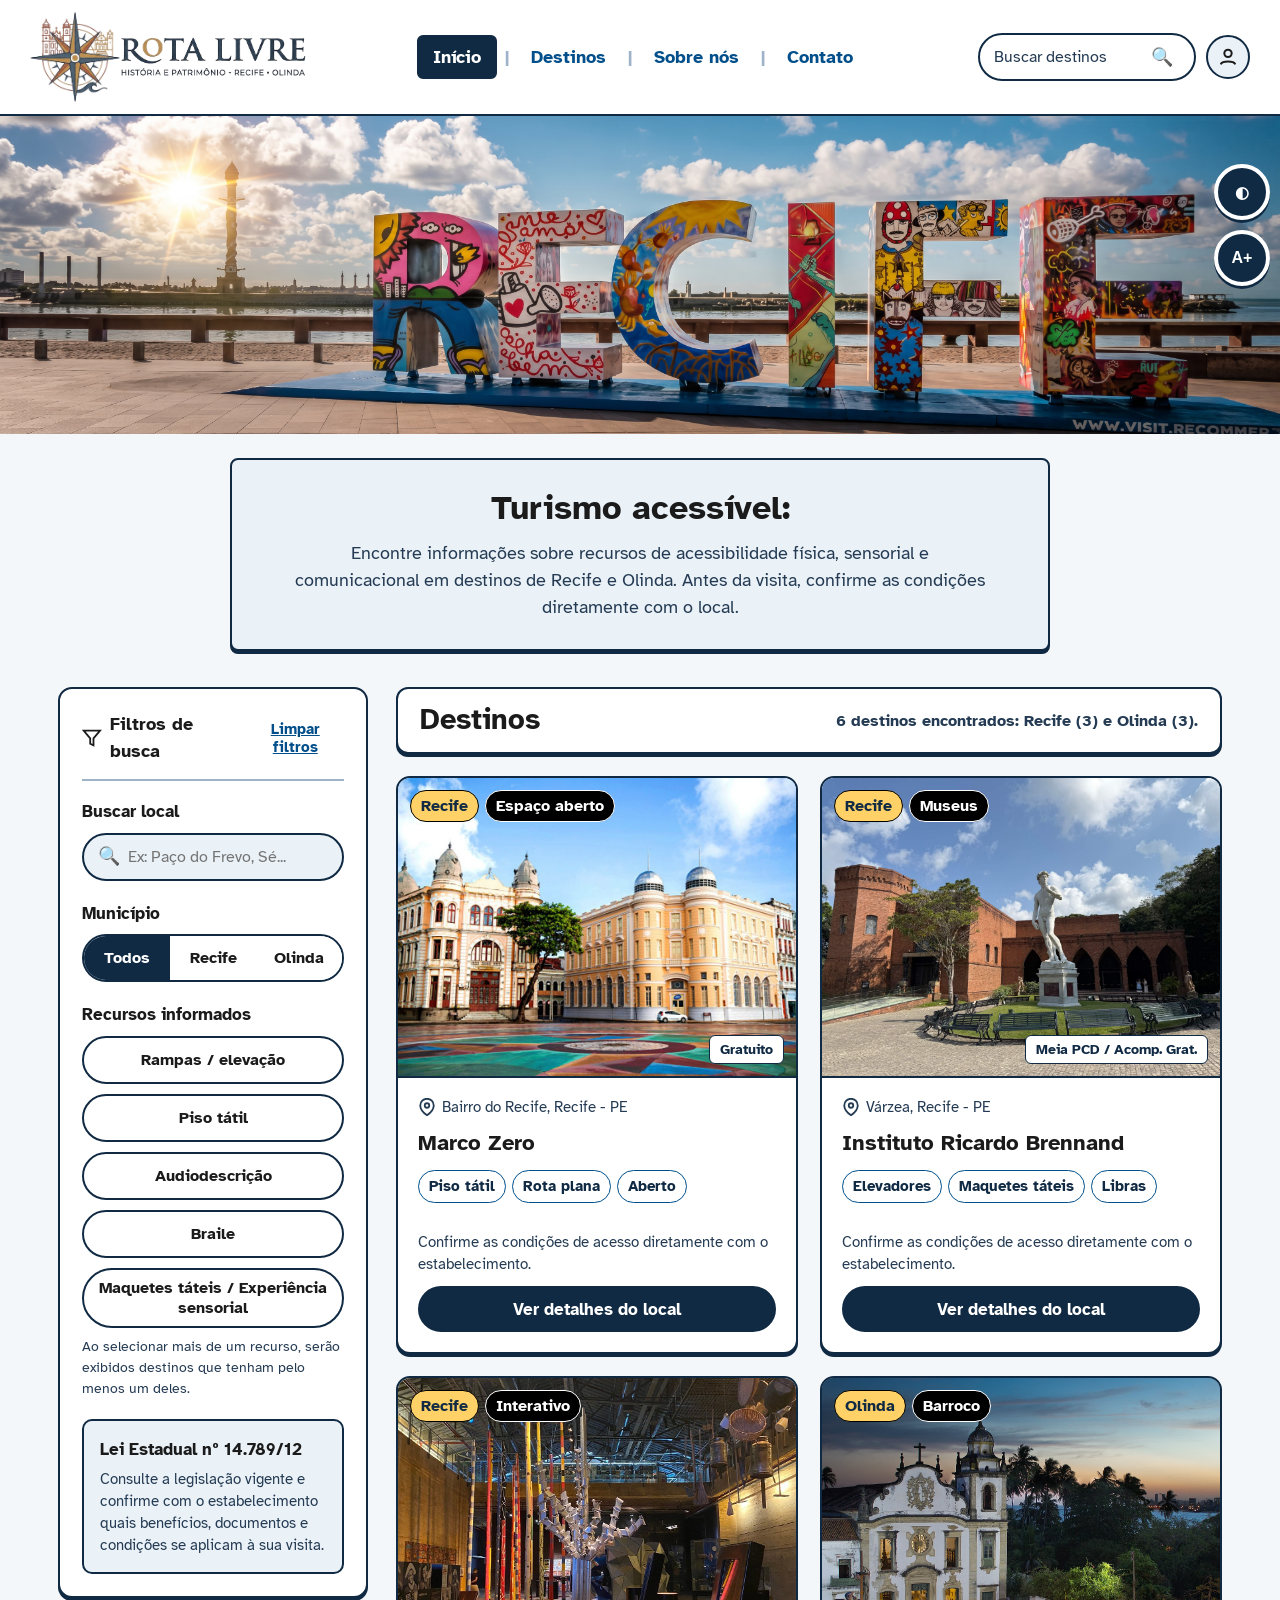
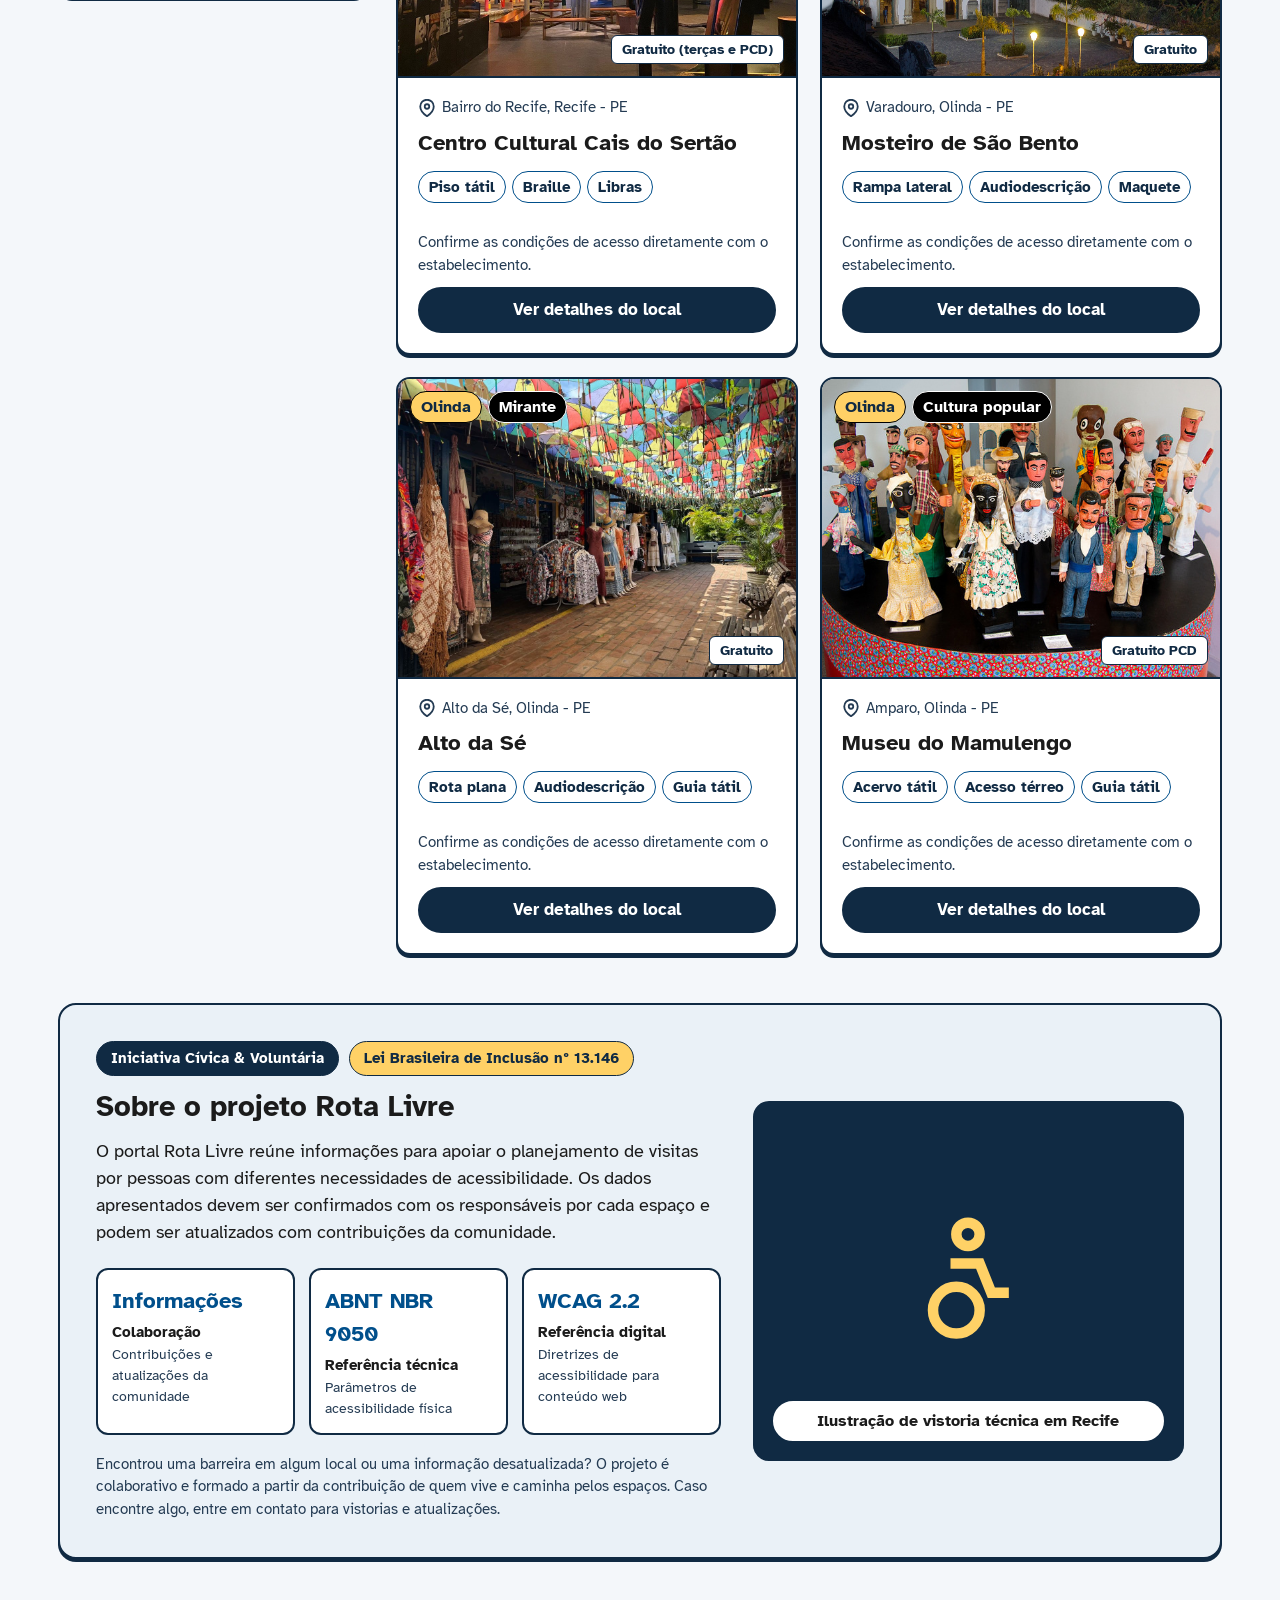
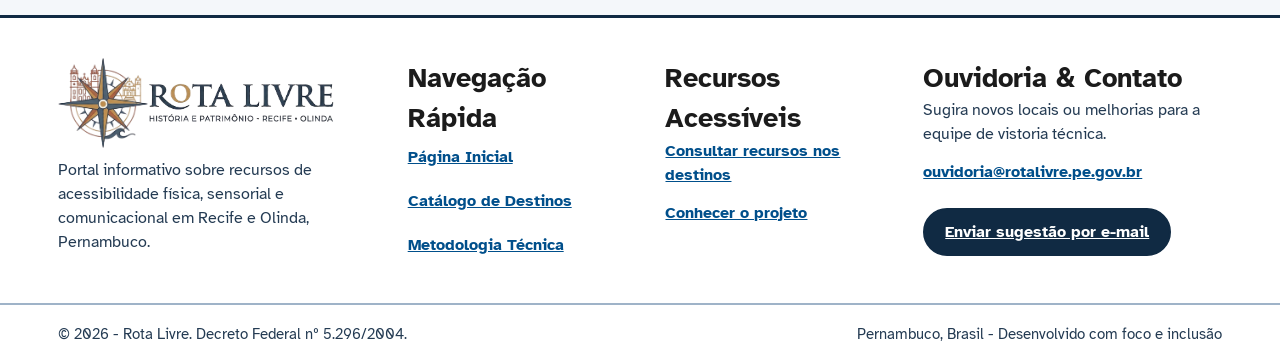
==== commit e0374038: "alteração na logo e subistitução de todas as logos de todos as paginas, alteração no css para compor" ====
--- a/index.html
+++ b/index.html
@@ -4,29 +4,35 @@
 <head>
     <meta charset="utf-8" />
     <meta content="width=device-width, initial-scale=1.0" name="viewport" />
-    <meta content="Portal de turismo acessível em Recife e Olinda, com detalhes de seis pontos turísticos." name="description" />
+    <meta content="Portal de turismo acessível em Recife e Olinda, com detalhes de seis pontos turísticos."
+        name="description" />
     <title>Rota Livre — Turismo acessível em Recife e Olinda</title>
     <link href="https://fonts.googleapis.com" rel="preconnect" />
     <link crossorigin="" href="https://fonts.gstatic.com" rel="preconnect" />
-    <link href="https://fonts.googleapis.com/css2?family=Atkinson+Hyperlegible:ital,wght@0,400;0,700;1,400;1,700&amp;display=swap" rel="stylesheet" />
+    <link
+        href="https://fonts.googleapis.com/css2?family=Atkinson+Hyperlegible:ital,wght@0,400;0,700;1,400;1,700&amp;display=swap"
+        rel="stylesheet" />
     <link href="style.css" rel="stylesheet" />
+    <link rel="icon" type="image/png" href="../imagens/logo/favicon/android-chrome-512x512.png" />
 </head>
 
 <body class="pagina-inicio">
     <div aria-label="Controles de acessibilidade da página" class="barra-acessibilidade" role="group">
         <button aria-label="Ativar alto contraste" aria-pressed="false" class="botao-acessibilidade"
-        id="btn-toggle-contrast" type="button">
-        ◐
+            id="btn-toggle-contrast" type="button">
+            ◐
         </button>
         <button aria-label="Aumentar tamanho do texto" aria-pressed="false" class="botao-acessibilidade"
-        id="btn-toggle-font" type="button">
-        A+
+            id="btn-toggle-font" type="button">
+            A+
         </button>
     </div>
 
     <div aria-label="Controles de acessibilidade nas páginas de destino" class="acessibilidade-fixa" role="group">
-        <button aria-label="Ativar alto contraste" aria-pressed="false" id="btn-header-contrast" title="Alternar alto contraste" type="button">◐</button>
-        <button aria-label="Aumentar tamanho do texto" aria-pressed="false" id="btn-header-font" title="Aumentar tamanho do texto" type="button">A+</button>
+        <button aria-label="Ativar alto contraste" aria-pressed="false" id="btn-header-contrast"
+            title="Alternar alto contraste" type="button">◐</button>
+        <button aria-label="Aumentar tamanho do texto" aria-pressed="false" id="btn-header-font"
+            title="Aumentar tamanho do texto" type="button">A+</button>
     </div>
 
     <a class="pular-conteudo" href="#conteudo-principal">
@@ -36,12 +42,10 @@
     <header class="cabecalho">
         <div class="container cabecalho-conteudo">
             <a class="logo" href="#inicio">
-                <span aria-hidden="true" class="logo-icone">
-                    ☀
-                </span>
-                <span>
-                    Rota Livre
-                </span>
+                <img class="logo-icone" src="../imagens/logo/logo-sem-bg.png"
+                    alt="Emblema Rota livre em formato de rosa dos ventos">
+                <img class="logo-nome" src="../imagens/logo/logo-nome-sem-bg.png"
+                    alt="Rota Livre — História e patrimônio Recife e Olinda">
             </a>
 
             <nav aria-label="Menu principal" class="menu-principal">
@@ -80,11 +84,11 @@
                     </button>
                 </form>
                 <a aria-label="Área do usuário" class="botao-perfil" href="pages/perfil.html">
-    <svg aria-hidden="true" class="icone-perfil" viewBox="0 0 24 24">
-        <circle cx="12" cy="8" r="4"></circle>
-        <path d="M4 20c2-4 14-4 16 0"></path>
-    </svg>
-</a>
+                    <svg aria-hidden="true" class="icone-perfil" viewBox="0 0 24 24">
+                        <circle cx="12" cy="8" r="4"></circle>
+                        <path d="M4 20c2-4 14-4 16 0"></path>
+                    </svg>
+                </a>
             </div>
         </div>
     </header>
@@ -112,81 +116,84 @@
                 Catálogo de destinos
             </h2>
             <!-- Barra lateral de filtros -->
-           <aside aria-labelledby="titulo-filtros" class="painel-filtros">
-    <div class="topo-filtros">
-        <h3 class="titulo-filtros" id="titulo-filtros">
-            <svg aria-hidden="true" class="icone-filtro" viewbox="0 0 24 24">
-                <polygon points="22 3 2 3 10 12.46 10 19 14 21 14 12.46 22 3">
-                </polygon>
-            </svg>
-            Filtros de busca
-        </h3>
-        <button class="botao-limpar-filtros" id="btn-clear-filters" type="button">
-            Limpar filtros
-        </button>
-    </div>
-    <div class="grupo-filtro">
-        <label class="rotulo-filtro" for="filtro-local">
-            Buscar local
-        </label>
-        <div class="campo-busca-lateral">
-            <span aria-hidden="true">
-                🔍
-            </span>
-            <input id="filtro-local" placeholder="Ex: Paço do Frevo, Sé..." type="text" />
-        </div>
-    </div>
-    <div class="grupo-filtro">
-        <span class="rotulo-filtro" id="label-municipio">
-            Município
-        </span>
-        <div aria-labelledby="label-municipio" class="seletor-cidade" role="group">
-            <button aria-pressed="true" class="botao-cidade ativo" data-filter-city="all" type="button">
-                Todos
-            </button>
-            <button aria-pressed="false" class="botao-cidade" data-filter-city="recife" type="button">
-                Recife
-            </button>
-            <button aria-pressed="false" class="botao-cidade" data-filter-city="olinda" type="button">
-                Olinda
-            </button>
-        </div>
-    </div>
-    <div class="grupo-filtro">
-        <span class="rotulo-filtro" id="label-recursos">
-            Recursos informados
-        </span>
-        <div aria-labelledby="label-recursos" class="lista-recursos" role="group">
-            <button aria-pressed="false" class="botao-recurso" data-filter-resource="rampas" type="button">
-                Rampas / elevação
-            </button>
-            <button aria-pressed="false" class="botao-recurso" data-filter-resource="piso-tatil" type="button">
-                Piso tátil
-            </button>
-            <button aria-pressed="false" class="botao-recurso" data-filter-resource="audiodescricao" type="button">
-                Audiodescrição
-            </button>
-            <button aria-pressed="false" class="botao-recurso" data-filter-resource="braile" type="button">
-                Braile
-            </button>
-            <button aria-pressed="false" class="botao-recurso" data-filter-resource="maquetes-tateis" type="button">
-                Maquetes táteis / Experiência sensorial
-            </button>
-        </div>
-        <p class="ajuda-filtro">
-            Ao selecionar mais de um recurso, serão exibidos destinos que tenham pelo menos um deles.
-        </p>
-    </div>
-    <div class="aviso-lei">
-        <h3>
-            Lei Estadual nº 14.789/12
-        </h3>
-        <p>
-            Consulte a legislação vigente e confirme com o estabelecimento quais benefícios, documentos e
-            condições se aplicam à sua visita.
-        </p>
-    </div>
-</aside>
+            <aside aria-labelledby="titulo-filtros" class="painel-filtros">
+                <div class="topo-filtros">
+                    <h3 class="titulo-filtros" id="titulo-filtros">
+                        <svg aria-hidden="true" class="icone-filtro" viewbox="0 0 24 24">
+                            <polygon points="22 3 2 3 10 12.46 10 19 14 21 14 12.46 22 3">
+                            </polygon>
+                        </svg>
+                        Filtros de busca
+                    </h3>
+                    <button class="botao-limpar-filtros" id="btn-clear-filters" type="button">
+                        Limpar filtros
+                    </button>
+                </div>
+                <div class="grupo-filtro">
+                    <label class="rotulo-filtro" for="filtro-local">
+                        Buscar local
+                    </label>
+                    <div class="campo-busca-lateral">
+                        <span aria-hidden="true">
+                            🔍
+                        </span>
+                        <input id="filtro-local" placeholder="Ex: Paço do Frevo, Sé..." type="text" />
+                    </div>
+                </div>
+                <div class="grupo-filtro">
+                    <span class="rotulo-filtro" id="label-municipio">
+                        Município
+                    </span>
+                    <div aria-labelledby="label-municipio" class="seletor-cidade" role="group">
+                        <button aria-pressed="true" class="botao-cidade ativo" data-filter-city="all" type="button">
+                            Todos
+                        </button>
+                        <button aria-pressed="false" class="botao-cidade" data-filter-city="recife" type="button">
+                            Recife
+                        </button>
+                        <button aria-pressed="false" class="botao-cidade" data-filter-city="olinda" type="button">
+                            Olinda
+                        </button>
+                    </div>
+                </div>
+                <div class="grupo-filtro">
+                    <span class="rotulo-filtro" id="label-recursos">
+                        Recursos informados
+                    </span>
+                    <div aria-labelledby="label-recursos" class="lista-recursos" role="group">
+                        <button aria-pressed="false" class="botao-recurso" data-filter-resource="rampas" type="button">
+                            Rampas / elevação
+                        </button>
+                        <button aria-pressed="false" class="botao-recurso" data-filter-resource="piso-tatil"
+                            type="button">
+                            Piso tátil
+                        </button>
+                        <button aria-pressed="false" class="botao-recurso" data-filter-resource="audiodescricao"
+                            type="button">
+                            Audiodescrição
+                        </button>
+                        <button aria-pressed="false" class="botao-recurso" data-filter-resource="braile" type="button">
+                            Braile
+                        </button>
+                        <button aria-pressed="false" class="botao-recurso" data-filter-resource="maquetes-tateis"
+                            type="button">
+                            Maquetes táteis / Experiência sensorial
+                        </button>
+                    </div>
+                    <p class="ajuda-filtro">
+                        Ao selecionar mais de um recurso, serão exibidos destinos que tenham pelo menos um deles.
+                    </p>
+                </div>
+                <div class="aviso-lei">
+                    <h3>
+                        Lei Estadual nº 14.789/12
+                    </h3>
+                    <p>
+                        Consulte a legislação vigente e confirme com o estabelecimento quais benefícios, documentos e
+                        condições se aplicam à sua visita.
+                    </p>
+                </div>
+            </aside>
             <!-- Grade de resultados -->
             <div>
                 <div class="barra-resultados">
@@ -209,9 +216,10 @@
                                     Espaço aberto
                                 </span>
                             </div>
-                            <a aria-label="Ver detalhes de Marco Zero" class="link-imagem-destino" href="pages/marco-zero.html">
+                            <a aria-label="Ver detalhes de Marco Zero" class="link-imagem-destino"
+                                href="pages/marco-zero.html">
                                 <img alt="Vista da Praça do Marco Zero no Bairro do Recife com a rosa dos ventos no chão e prédios históricos ao fundo."
-                                decoding="async" loading="lazy" src="imagens/marco-zero/marco-zero.jpg" />
+                                    decoding="async" loading="lazy" src="imagens/marco-zero/marco-zero.jpg" />
                             </a>
                             <span class="etiqueta-preco">
                                 Gratuito
@@ -260,9 +268,11 @@
                                     Museus
                                 </span>
                             </div>
-                            <a aria-label="Ver detalhes de Instituto Ricardo Brennand" class="link-imagem-destino" href="pages/instituto-ricardo-brennand.html">
+                            <a aria-label="Ver detalhes de Instituto Ricardo Brennand" class="link-imagem-destino"
+                                href="pages/instituto-ricardo-brennand.html">
                                 <img alt="Fachada em estilo castelo medieval do Instituto Ricardo Brennand cercada por jardins."
-                                decoding="async" loading="lazy" src="imagens/ricardo-brennand/instituto-ricardo-brennand.jpg" />
+                                    decoding="async" loading="lazy"
+                                    src="imagens/ricardo-brennand/instituto-ricardo-brennand.jpg" />
                             </a>
                             <span class="etiqueta-preco">
                                 Meia PCD / Acomp. Grat.
@@ -279,7 +289,8 @@
                                 Várzea, Recife - PE
                             </p>
                             <h3>
-                                <a class="link-destino" href="pages/instituto-ricardo-brennand.html">Instituto Ricardo Brennand</a>
+                                <a class="link-destino" href="pages/instituto-ricardo-brennand.html">Instituto Ricardo
+                                    Brennand</a>
                             </h3>
                             <ul aria-label="Características e recursos informados para este destino"
                                 class="lista-selo-acessibilidade">
@@ -296,7 +307,8 @@
                             <p class="aviso-detalhes">
                                 Confirme as condições de acesso diretamente com o estabelecimento.
                             </p>
-                            <a class="botao-detalhes" href="pages/instituto-ricardo-brennand.html">Ver detalhes do local</a>
+                            <a class="botao-detalhes" href="pages/instituto-ricardo-brennand.html">Ver detalhes do
+                                local</a>
                         </div>
                     </article>
                     <!-- 3. Centro Cultural Cais do Sertão -->
@@ -310,9 +322,10 @@
                                     Interativo
                                 </span>
                             </div>
-                            <a aria-label="Ver detalhes de Centro Cultural Cais do Sertão" class="link-imagem-destino" href="pages/cais-do-sertao.html">
+                            <a aria-label="Ver detalhes de Centro Cultural Cais do Sertão" class="link-imagem-destino"
+                                href="pages/cais-do-sertao.html">
                                 <img alt="Prédio moderno do Centro Cultural Cais do Sertão com fachada vazada em cobogó."
-                                decoding="async" loading="lazy" src="imagens/cais-do-sertao/cais_do_sertao.jpg" />
+                                    decoding="async" loading="lazy" src="imagens/cais-do-sertao/cais_do_sertao.jpg" />
                             </a>
                             <span class="etiqueta-preco">
                                 Gratuito (terças e PCD)
@@ -329,7 +342,8 @@
                                 Bairro do Recife, Recife - PE
                             </p>
                             <h3>
-                                <a class="link-destino" href="pages/cais-do-sertao.html">Centro Cultural Cais do Sertão</a>
+                                <a class="link-destino" href="pages/cais-do-sertao.html">Centro Cultural Cais do
+                                    Sertão</a>
                             </h3>
                             <ul aria-label="Características e recursos informados para este destino"
                                 class="lista-selo-acessibilidade">
@@ -360,9 +374,11 @@
                                     Barroco
                                 </span>
                             </div>
-                            <a aria-label="Ver detalhes de Mosteiro de São Bento" class="link-imagem-destino" href="pages/mosteiro-de-sao-bento.html">
-                                <img alt="Fachada histórica do Mosteiro de São Bento em Olinda."
-                                decoding="async" loading="lazy" src="imagens/mosteiro-de-sao-bento/mosteiro-sao-bento.jpg" style="object-position: 25% 30%">
+                            <a aria-label="Ver detalhes de Mosteiro de São Bento" class="link-imagem-destino"
+                                href="pages/mosteiro-de-sao-bento.html">
+                                <img alt="Fachada histórica do Mosteiro de São Bento em Olinda." decoding="async"
+                                    loading="lazy" src="imagens/mosteiro-de-sao-bento/mosteiro-sao-bento.jpg"
+                                    style="object-position: 25% 30%">
                             </a>
                             <span class="etiqueta-preco">
                                 Gratuito
@@ -379,7 +395,8 @@
                                 Varadouro, Olinda - PE
                             </p>
                             <h3>
-                                <a class="link-destino" href="pages/mosteiro-de-sao-bento.html">Mosteiro de São Bento</a>
+                                <a class="link-destino" href="pages/mosteiro-de-sao-bento.html">Mosteiro de São
+                                    Bento</a>
                             </h3>
                             <ul aria-label="Características e recursos informados para este destino"
                                 class="lista-selo-acessibilidade">
@@ -411,9 +428,10 @@
                                     Mirante
                                 </span>
                             </div>
-                            <a aria-label="Ver detalhes de Alto da Sé" class="link-imagem-destino" href="pages/alto-da-se.html">
+                            <a aria-label="Ver detalhes de Alto da Sé" class="link-imagem-destino"
+                                href="pages/alto-da-se.html">
                                 <img alt="Vista panorâmica do mirante do Alto da Sé com a Igreja da Sé e o mar ao fundo."
-                                decoding="async" loading="lazy" src="imagens/alto-da-se/alto-da-se3.jpg" />
+                                    decoding="async" loading="lazy" src="imagens/alto-da-se/alto-da-se3.jpg" />
                             </a>
                             <span class="etiqueta-preco">
                                 Gratuito
@@ -462,9 +480,11 @@
                                     Cultura popular
                                 </span>
                             </div>
-                            <a aria-label="Ver detalhes de Museu do Mamulengo" class="link-imagem-destino" href="pages/museu-do-mamulengo.html">
+                            <a aria-label="Ver detalhes de Museu do Mamulengo" class="link-imagem-destino"
+                                href="pages/museu-do-mamulengo.html">
                                 <img alt="Bonecos populares coloridos expostos no Museu do Mamulengo em Olinda."
-                                decoding="async" loading="lazy" src="imagens/museu-do-mamulengo/museu-do-mamulengo2.jpg" />
+                                    decoding="async" loading="lazy"
+                                    src="imagens/museu-do-mamulengo/museu-do-mamulengo2.jpg" />
                             </a>
                             <span class="etiqueta-preco">
                                 Gratuito PCD
@@ -589,13 +609,12 @@
         <div class="container colunas-rodape">
             <div class="coluna-rodape">
                 <a class="logo logo-rodape" href="#inicio">
-                    <span aria-hidden="true" class="logo-icone">
-                        ☀
-                    </span>
-                    <span>
-                        Rota Livre
-                    </span>
+                    <img class="logo-icone" src="../imagens/logo/logo-sem-bg.png"
+                        alt="Emblema Rota livre em formato de rosa dos ventos">
+                    <img class="logo-nome" src="../imagens/logo/logo-nome-sem-bg.png"
+                        alt="Rota Livre — História e patrimônio Recife e Olinda">
                 </a>
+
                 <p>
                     Portal informativo sobre recursos de acessibilidade física, sensorial e comunicacional em Recife e
                     Olinda, Pernambuco.
@@ -677,4 +696,4 @@
     <script defer src="script.js"></script>
 </body>
 
-</html>
+</html>
--- a/style.css
+++ b/style.css
@@ -250,55 +250,38 @@
 
 
 .logo {
-
     display: inline-flex;
-
-    align-items: center;
-
-    gap: 10px;
-
+    align-items: center;
     text-decoration: none;
-
     color: var(--cor-texto-principal);
-
     font-size: 1.375rem;
-
-    font-weight: 700;
-
+    font-weight: 700;
     min-height: 44px;
-
+    flex-shrink: 0;
 }
 
 
 
 .logo-rodape {
-
     margin-bottom: 10px;
-
 }
 
 
 
 .logo-icone {
-
-    display: inline-flex;
-
-    align-items: center;
-
-    justify-content: center;
-
-    width: 38px;
-
-    height: 38px;
-
-    border-radius: 50%;
-
-    background-color: var(--cor-fundo-escuro);
-
-    color: var(--cor-destaque);
-
-    border: 2px solid var(--cor-borda-forte);
-
+    height: 90px;
+    width: auto;
+    max-width: none;
+    display: block;
+    flex-shrink: 0;
+}
+
+.logo-nome {
+    height: 40px;
+    width: auto;
+    max-width: none;
+    display: block;
+    flex-shrink: 0;
 }
 
 
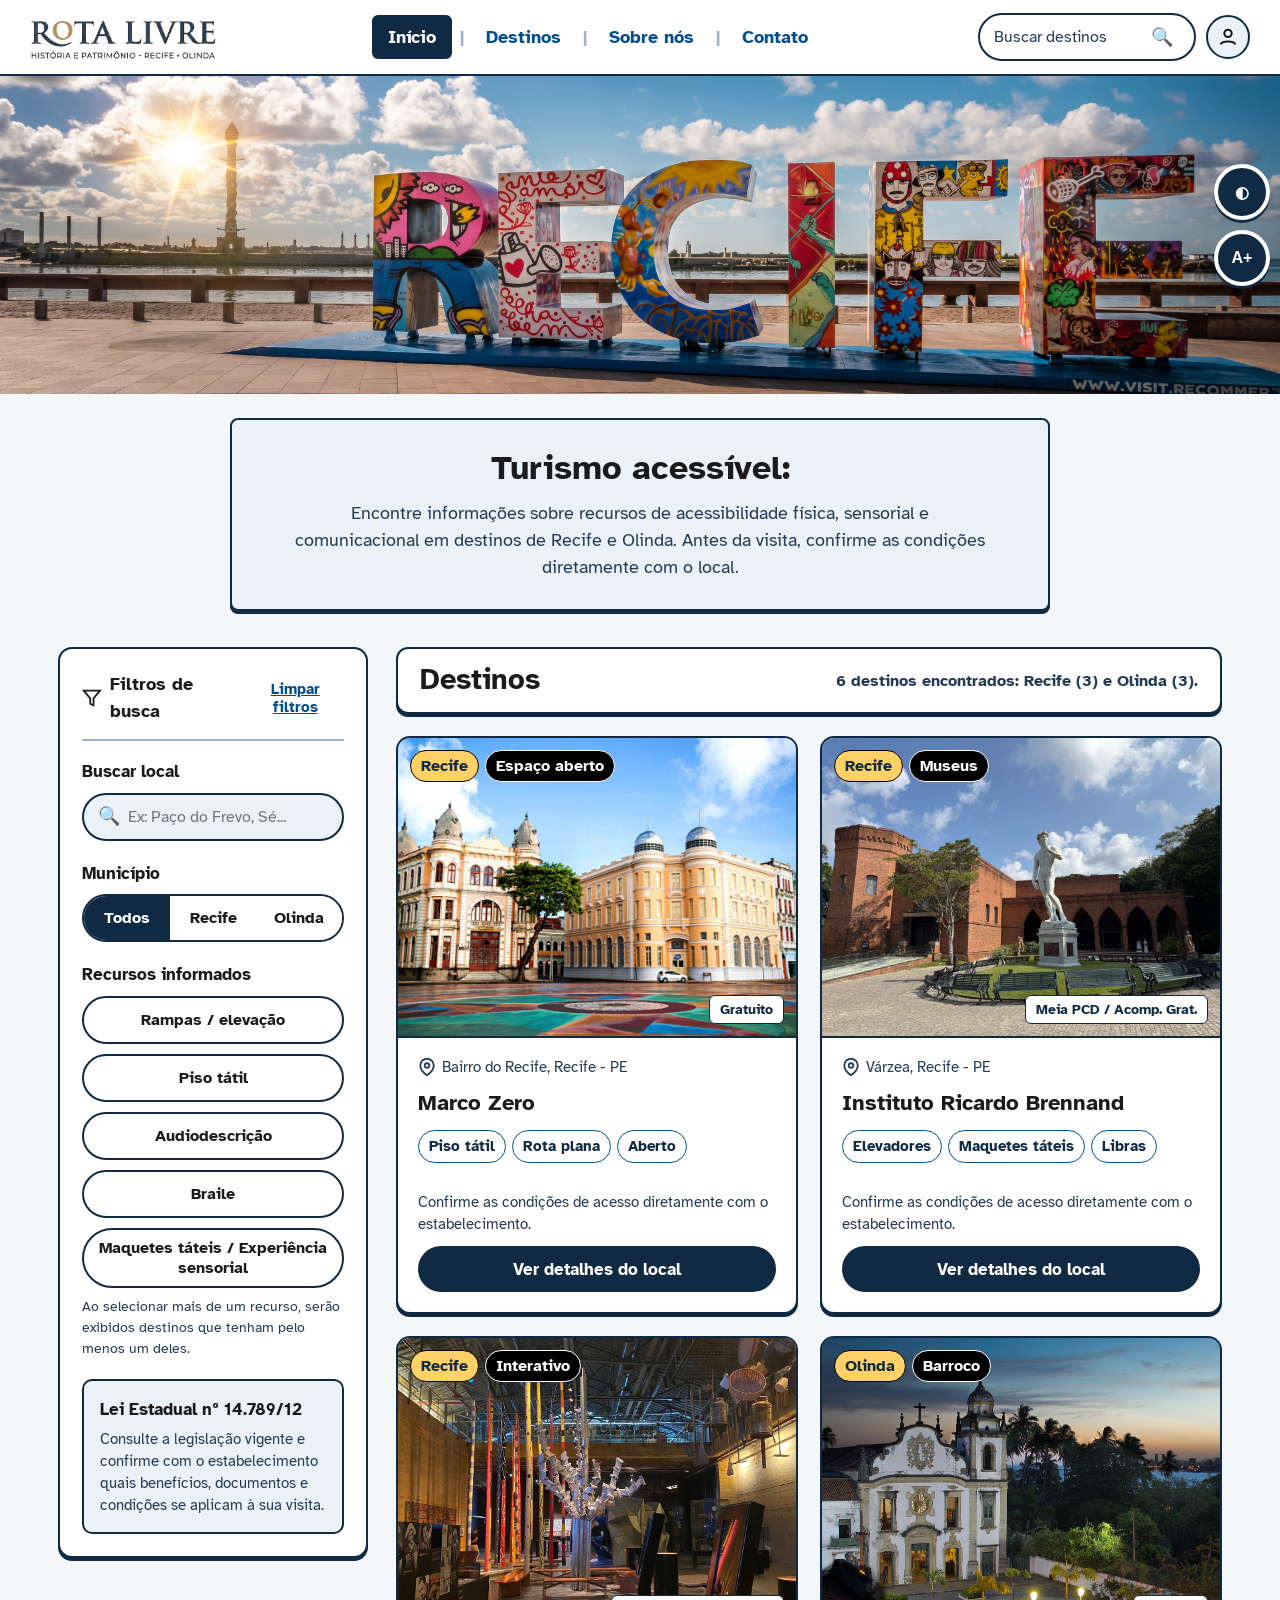
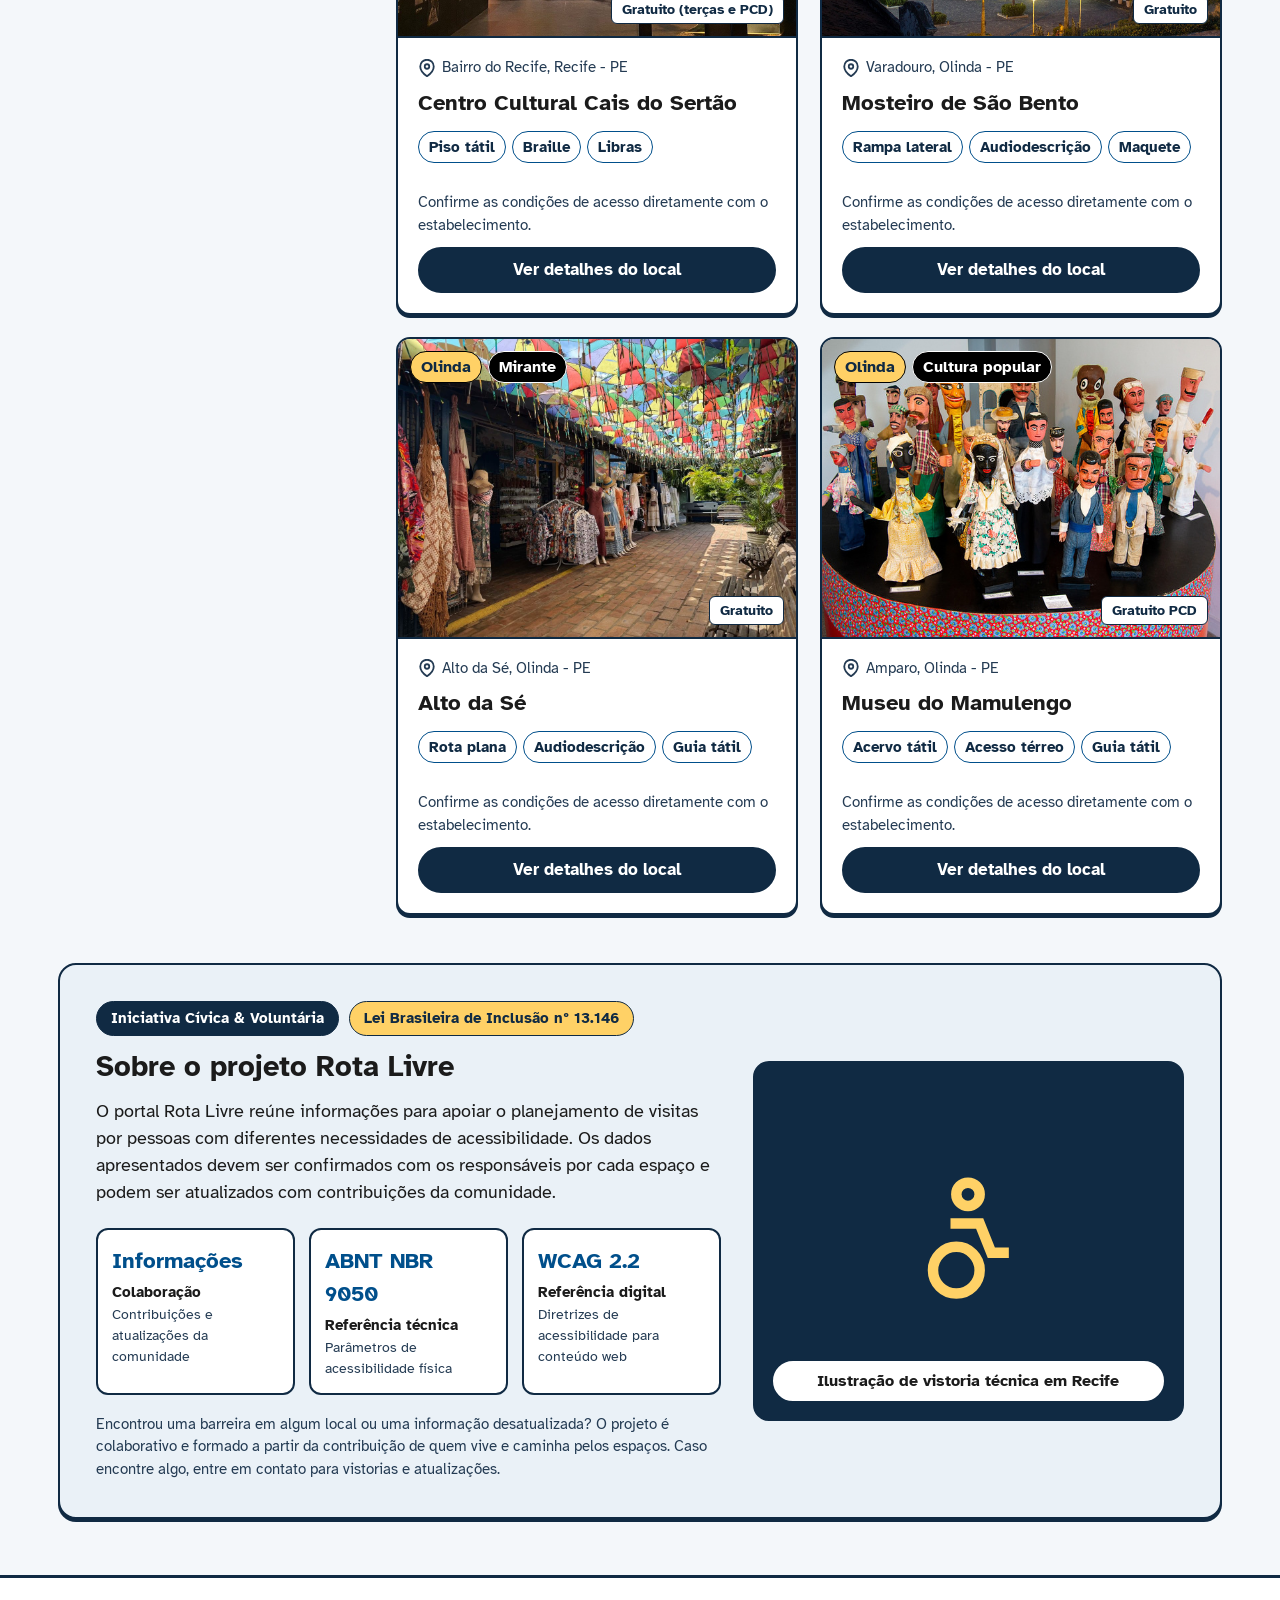
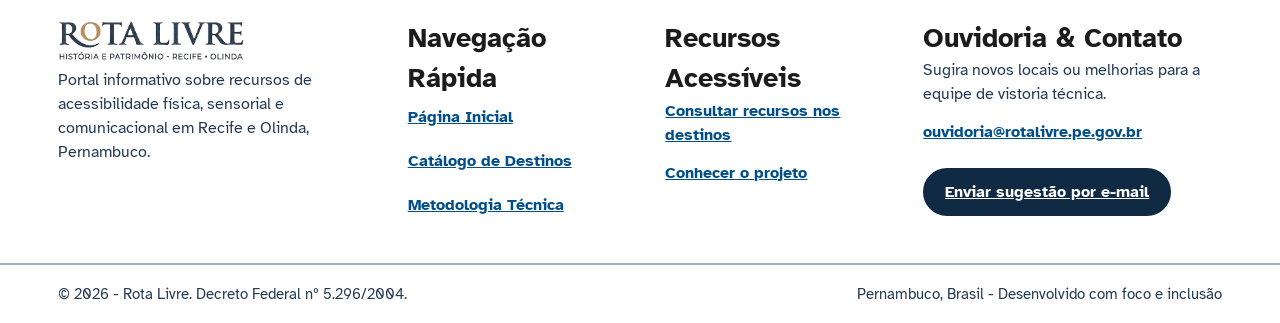
==== commit a5628b0a: "Logo modificada e ajustada em todas as paginas." ====
--- a/index.html
+++ b/index.html
@@ -17,6 +17,10 @@
 </head>
 
 <body class="pagina-inicio">
+    <a class="pular-conteudo" href="#conteudo-principal">
+        Pular para o conteúdo principal
+    </a>
+    
     <div aria-label="Controles de acessibilidade da página" class="barra-acessibilidade" role="group">
         <button aria-label="Ativar alto contraste" aria-pressed="false" class="botao-acessibilidade"
             id="btn-toggle-contrast" type="button">
@@ -28,24 +32,11 @@
         </button>
     </div>
 
-    <div aria-label="Controles de acessibilidade nas páginas de destino" class="acessibilidade-fixa" role="group">
-        <button aria-label="Ativar alto contraste" aria-pressed="false" id="btn-header-contrast"
-            title="Alternar alto contraste" type="button">◐</button>
-        <button aria-label="Aumentar tamanho do texto" aria-pressed="false" id="btn-header-font"
-            title="Aumentar tamanho do texto" type="button">A+</button>
-    </div>
-
-    <a class="pular-conteudo" href="#conteudo-principal">
-        Pular para o conteúdo principal
-    </a>
     <!-- Cabeçalho -->
     <header class="cabecalho">
         <div class="container cabecalho-conteudo">
             <a class="logo" href="#inicio">
-                <img class="logo-icone" src="../imagens/logo/logo-sem-bg.png"
-                    alt="Emblema Rota livre em formato de rosa dos ventos">
-                <img class="logo-nome" src="../imagens/logo/logo-nome-sem-bg.png"
-                    alt="Rota Livre — História e patrimônio Recife e Olinda">
+                <img class="logo-icone" src="imagens/logo/logo.png" alt="Rota Livre — História e patrimônio Recife / Olinda">
             </a>
 
             <nav aria-label="Menu principal" class="menu-principal">
@@ -609,10 +600,7 @@
         <div class="container colunas-rodape">
             <div class="coluna-rodape">
                 <a class="logo logo-rodape" href="#inicio">
-                    <img class="logo-icone" src="../imagens/logo/logo-sem-bg.png"
-                        alt="Emblema Rota livre em formato de rosa dos ventos">
-                    <img class="logo-nome" src="../imagens/logo/logo-nome-sem-bg.png"
-                        alt="Rota Livre — História e patrimônio Recife e Olinda">
+                    <img class="logo-icone" src="imagens/logo/logo.png" alt="Emblema Rota livre em formato de rosa dos ventos">
                 </a>
 
                 <p>
--- a/style.css
+++ b/style.css
@@ -98,6 +98,10 @@
     --sombra-cartao: 0 0 0 2px #FFFFFF !important;
 
     --cor-foco: #FFFFFF !important;
+}
+
+html.alto-contraste .logo-icone {
+    filter: brightness(0) invert(1);
 }
 
 
@@ -269,11 +273,17 @@
 
 
 .logo-icone {
-    height: 90px;
+    height: 40px;
     width: auto;
     max-width: none;
     display: block;
     flex-shrink: 0;
+    object-fit: contain;
+    transform: translateY(3px);
+}
+
+.logo-rodape {
+    margin-bottom: 10px;
 }
 
 .logo-nome {
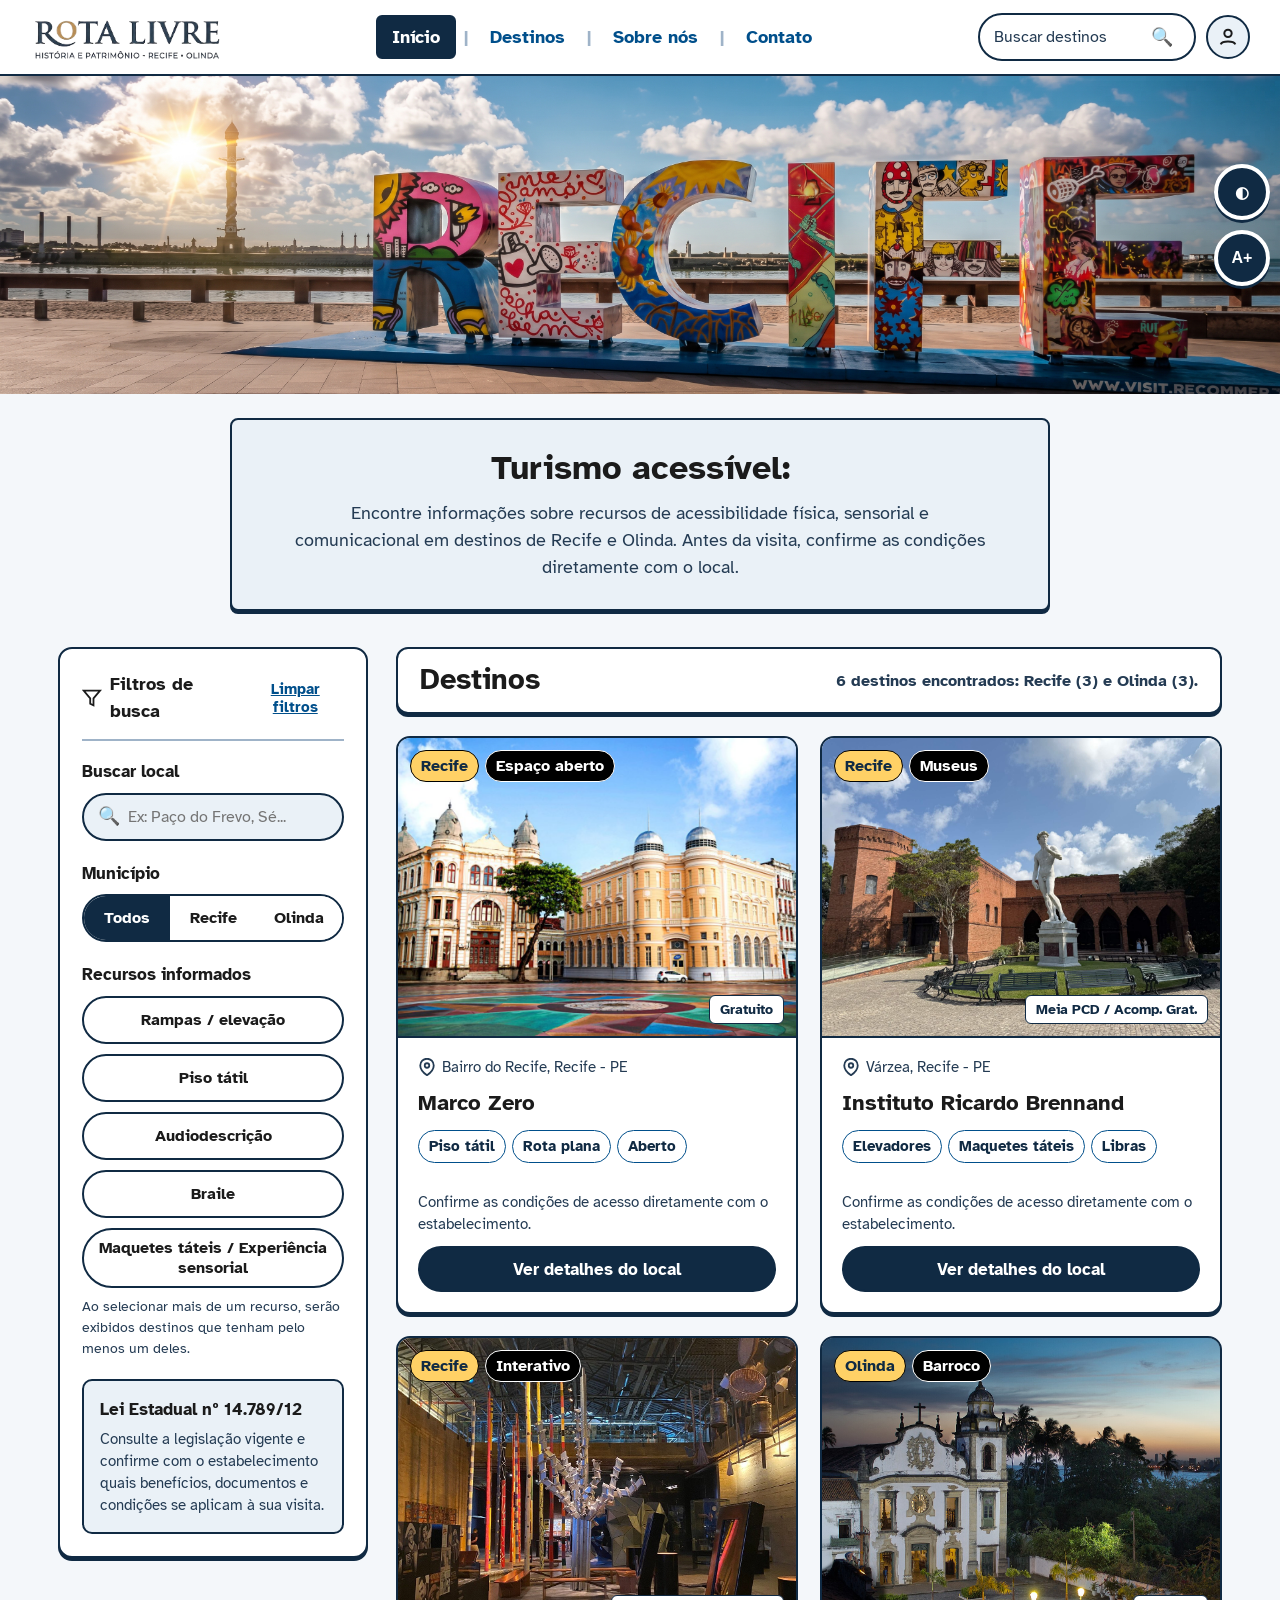
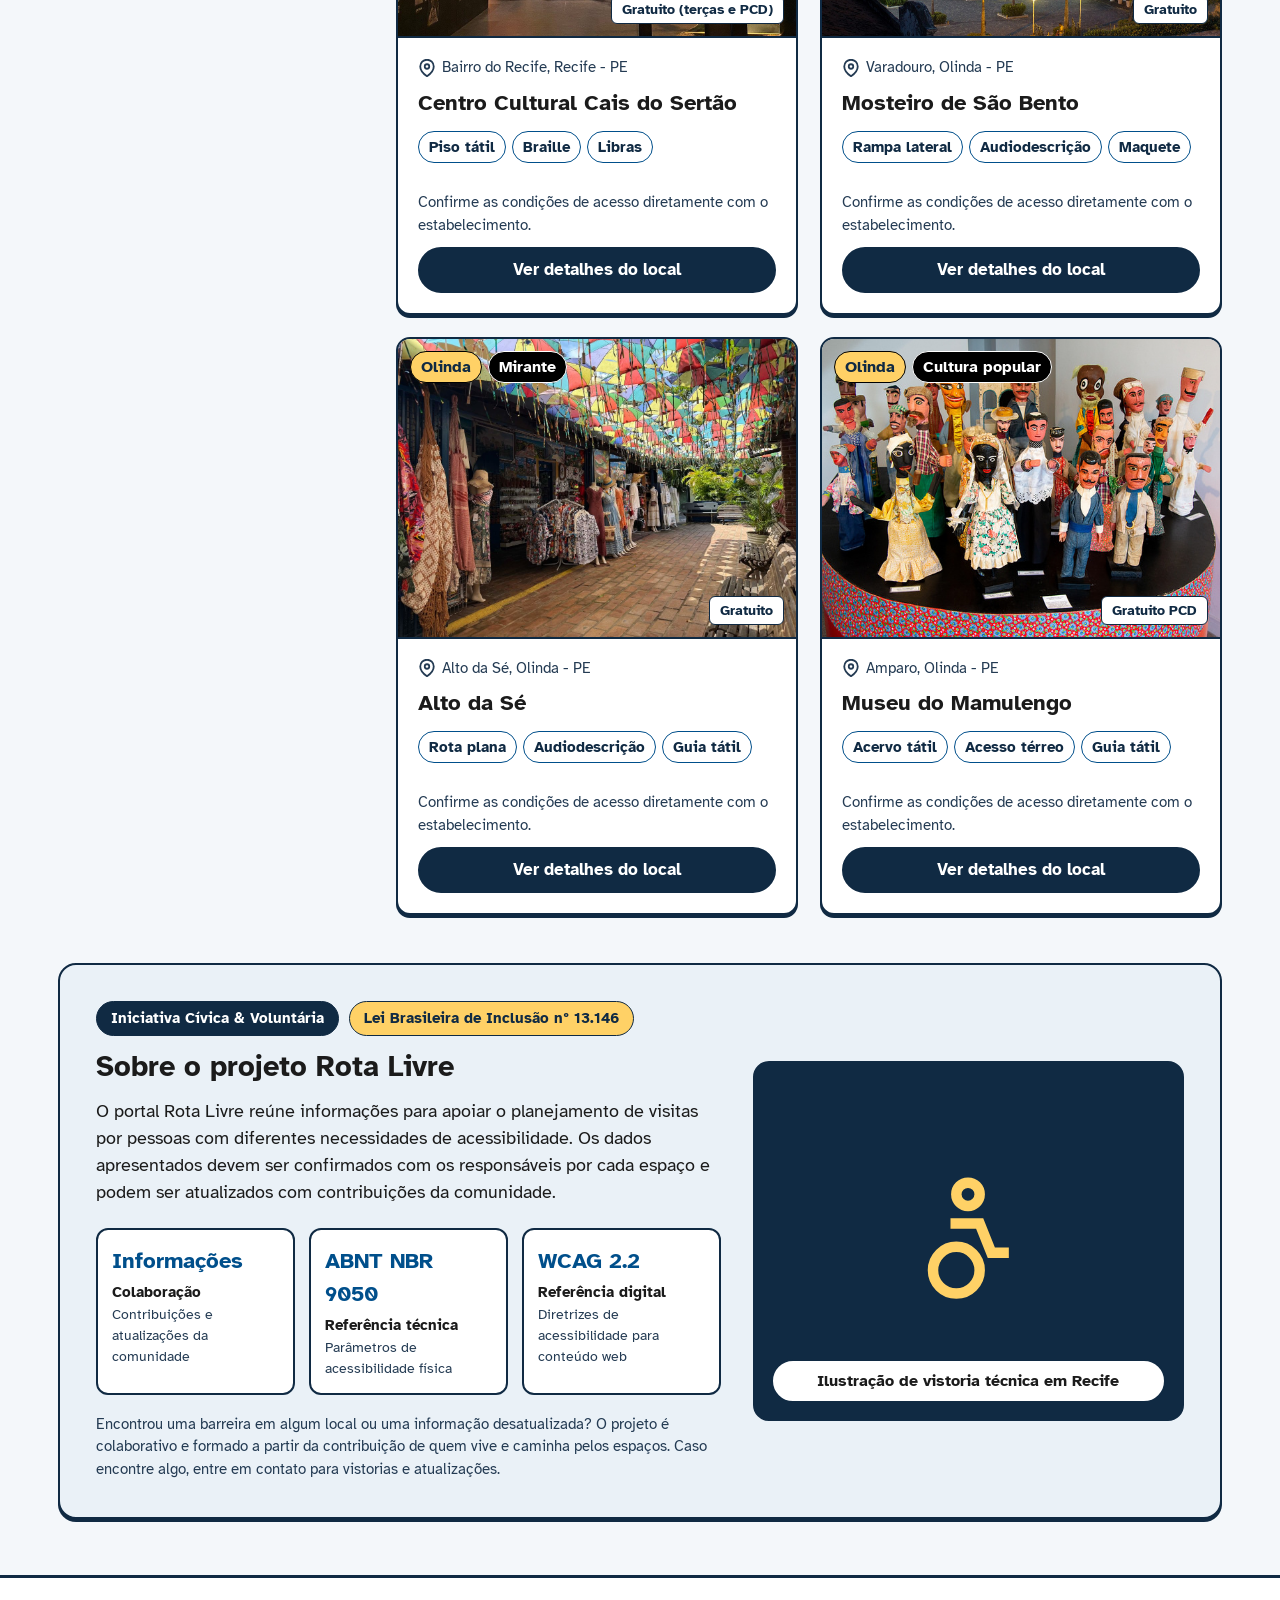
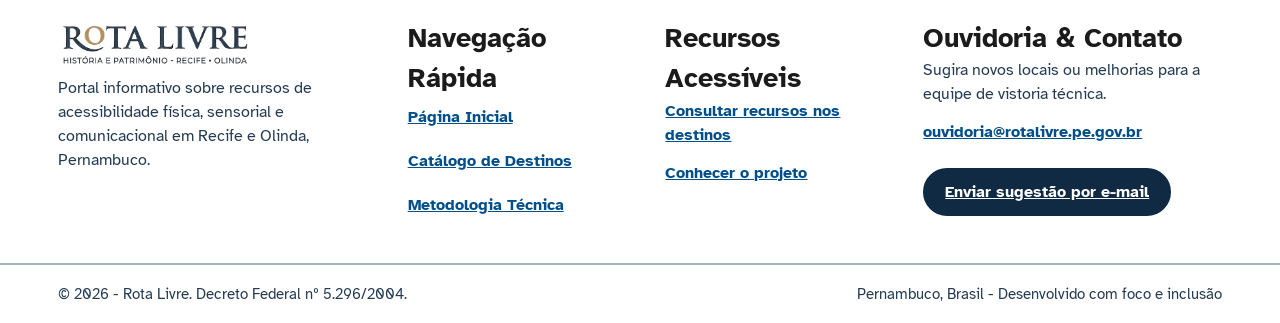
==== commit 4a2c65c5: "Bug do datasource (filtro de pesquisa) resolvido., E formulario de visita tecnica refactorado." ====
--- a/index.html
+++ b/index.html
@@ -249,7 +249,7 @@
                     </article>
                     <!-- 2. Instituto Ricardo Brennand -->
                     <article class="cartao-destino" data-city="recife"
-                        data-resources="elevadores maquetes-tateis libras">
+                        data-resources="elevadores maquetes-tateis libras audiodescricao">
                         <div class="imagem-destino">
                             <div class="etiquetas-topo">
                                 <span class="etiqueta-cidade">
@@ -303,7 +303,7 @@
                         </div>
                     </article>
                     <!-- 3. Centro Cultural Cais do Sertão -->
-                    <article class="cartao-destino" data-city="recife" data-resources="piso-tatil braille libras">
+                    <article class="cartao-destino" data-city="recife" data-resources="piso-tatil braile libras">
                         <div class="imagem-destino">
                             <div class="etiquetas-topo">
                                 <span class="etiqueta-cidade">
@@ -355,7 +355,7 @@
                         </div>
                     </article>
                     <!-- 4. Mosteiro de São Bento -->
-                    <article class="cartao-destino" data-city="olinda" data-resources="rampas audiodescricao maquete">
+                    <article class="cartao-destino" data-city="olinda" data-resources="rampas audiodescricao maquetes-tateis">
                         <div class="imagem-destino">
                             <div class="etiquetas-topo">
                                 <span class="etiqueta-cidade">
@@ -600,7 +600,7 @@
         <div class="container colunas-rodape">
             <div class="coluna-rodape">
                 <a class="logo logo-rodape" href="#inicio">
-                    <img class="logo-icone" src="imagens/logo/logo.png" alt="Emblema Rota livre em formato de rosa dos ventos">
+                    <img class="logo-icone" src="imagens/logo/logo.png" alt="Rota Livre — História e patrimônio Recife e Olinda">
                 </a>
 
                 <p>
--- a/style.css
+++ b/style.css
@@ -262,6 +262,8 @@
     font-weight: 700;
     min-height: 44px;
     flex-shrink: 0;
+    border-radius: 8px;
+    padding: 4px;
 }
 
 
@@ -1385,11 +1387,56 @@
 
 }
 
+.mz-recurso .verificacao-descricao {
+    color: var(--cor-texto-principal);
+    font-size: 0.95rem;
+    line-height: 1.45;
+    max-width: 32ch;
+    margin: 0 auto 14px;
+}
+
 .mz-recurso .verificacao {
     font-weight: 700;
-    color: #176747;
-    font-size: 1.3rem;
+    font-size: 1.2rem;
+    line-height: 1.25;
     margin-bottom: 6px;
+}
+
+.mz-recurso-data {
+    margin-top: auto;
+    padding-top: 10px;
+    width: 100%;
+    border-top: 1px solid var(--cor-borda-suave);
+}
+
+.mz-recurso-data time,
+.mz-recurso-data span {
+    font-family: inherit;
+    font-weight: 700;
+    font-size: 1.02rem;
+    font-variant-numeric: tabular-nums;
+    margin-top: 2px;
+}
+
+.mz-recurso-data p,
+.mz-recurso-data time,
+.mz-recurso-data span {
+    display: block;
+    color: var(--cor-texto-secundario);
+    font-size: 0.95rem;
+    line-height: 1.4;
+}
+
+.mz-recurso .status-verificado {
+    color: #16A34A;
+}
+
+.mz-recurso .status-restricoes {
+    color: #DC2626; /* Âmbar escuro com contraste > 7:1 no fundo branco */
+}
+
+.mz-recurso .status-nao-verificado {
+    color: #1B1B1B; /* Azul-acinzentado neutro com contraste > 6:1 */
 }
 
 html.alto-contraste .mz-recurso .verificacao {
@@ -2265,8 +2312,20 @@
 }
 
 .mz-link-salvar {
+    display: inline-flex;
+    align-items: center;
+    min-height: 40px;
+    padding: 5px 14px;
+    border-radius: 999px;
     color: var(--cor-link);
     font-weight: 700;
+}
+
+.mz-voltar,
+.mz-acoes-avaliacoes > a:first-child,
+.mz-contato a {
+    border-radius: 6px;
+    padding: 2px 6px;
 }
 
 .mz-botao-avaliacao {
@@ -2452,8 +2511,12 @@
 }
 
 .mz-recursos {
-    padding: 28px 0 30px;
-    border-bottom: 2px solid var(--cor-borda-forte);
+    background: var(--cor-fundo-cartao);
+    border: 2px solid var(--cor-borda-forte);
+    border-radius: 12px;
+    box-shadow: var(--sombra-cartao);
+    padding: 24px clamp(16px, 3vw, 30px) 30px;
+    margin: 26px 0;
 }
 
 .mz-recursos > h2 {
@@ -2472,25 +2535,44 @@
 
 .mz-recurso {
     position: relative;
+    display: flex;
+    flex-direction: column;
+    align-items: center;
+    justify-content: flex-start;
+    min-width: 0;
+    min-height: 112px;
     background: var(--cor-fundo-cartao);
     border: 2px solid var(--cor-borda-forte);
     border-radius: 12px;
-    padding: 14px 12px;
+    padding: 20px 18px;
     text-align: center;
     box-shadow: var(--sombra-cartao);
 }
-
+/*
 .mz-recurso-central {
     grid-column: 1 / -1;
     width: calc(50% - 12px);
     justify-self: center;
 }
+*/
+
+.mz-recurso-central {
+    grid-column: auto;
+    width: auto;
+    justify-self: stretch;
+}
+
+.mz-recursos-grade .mz-recurso:last-child:nth-child(odd) {
+    grid-column: 1 / -1;
+    width: calc(50% - 12px);
+    justify-self: center;
+}
 
 .mz-recurso h3 {
     color: var(--cor-link);
-    font-size: 1.5rem;
-    line-height: 1.3;
-    margin-bottom: 6px;
+    font-size: 1.45rem;
+    line-height: 1.25;
+    margin-bottom: 8px;
 }
 
 .mz-recurso p,
@@ -2914,6 +2996,12 @@
 
     .mz-voltar {
         font-size: .95rem;
+    }
+
+    .mz-recurso-central,
+    .mz-recursos-grade .mz-recurso:last-child:nth-child(odd) {
+        grid-column: auto;
+        width: 100%;
     }
 
     .mz-titulo-linha {
@@ -4158,4 +4246,75 @@
     }
 }
 
-
+.mz-main [tabindex="0"]:focus-visible {
+    outline: 3px solid var(--cor-foco);
+    outline-offset: 4px;
+    border-radius: 10px;
+}
+
+/* Controle de teclado do mapa interativo */
+.mz-mapa {
+    position: relative;
+}
+
+.mz-mapa.mapa-ativo {
+    outline: 3px dashed var(--cor-foco);
+    outline-offset: 4px;
+}
+
+.mz-mapa-ativar {
+    position: absolute;
+    inset: 0;
+    width: 100%;
+    height: 100%;
+    background: transparent;
+    border: 0;
+    border-radius: 12px;
+    cursor: pointer;
+    z-index: 2;
+}
+
+.mz-mapa-ativar:focus-visible {
+    outline: 4px solid var(--cor-foco);
+    outline-offset: -4px;
+}
+
+.mz-mapa-aviso,
+.mz-mapa-sair {
+    position: absolute;
+    bottom: 12px;
+    left: 50%;
+    transform: translateX(-50%);
+    border: 2px solid var(--cor-borda-forte);
+    border-radius: 999px;
+    padding: 6px 16px;
+    font-family: inherit;
+    font-size: 0.85rem;
+    font-weight: 700;
+    white-space: nowrap;
+    box-shadow: var(--sombra-cartao);
+}
+
+.mz-mapa-aviso {
+    background: var(--cor-fundo-cartao);
+    color: var(--cor-texto-principal);
+    pointer-events: none;
+    opacity: 0;
+    transition: opacity 0.15s ease;
+}
+
+.mz-mapa-ativar:focus-visible .mz-mapa-aviso,
+.mz-mapa-ativar:hover .mz-mapa-aviso {
+    opacity: 1;
+}
+
+.mz-mapa-sair {
+    background: var(--cor-botao-fundo);
+    color: var(--cor-botao-texto);
+    cursor: pointer;
+    z-index: 3;
+}
+
+.mz-mapa-sair:hover {
+    background: var(--cor-botao-hover);
+}
